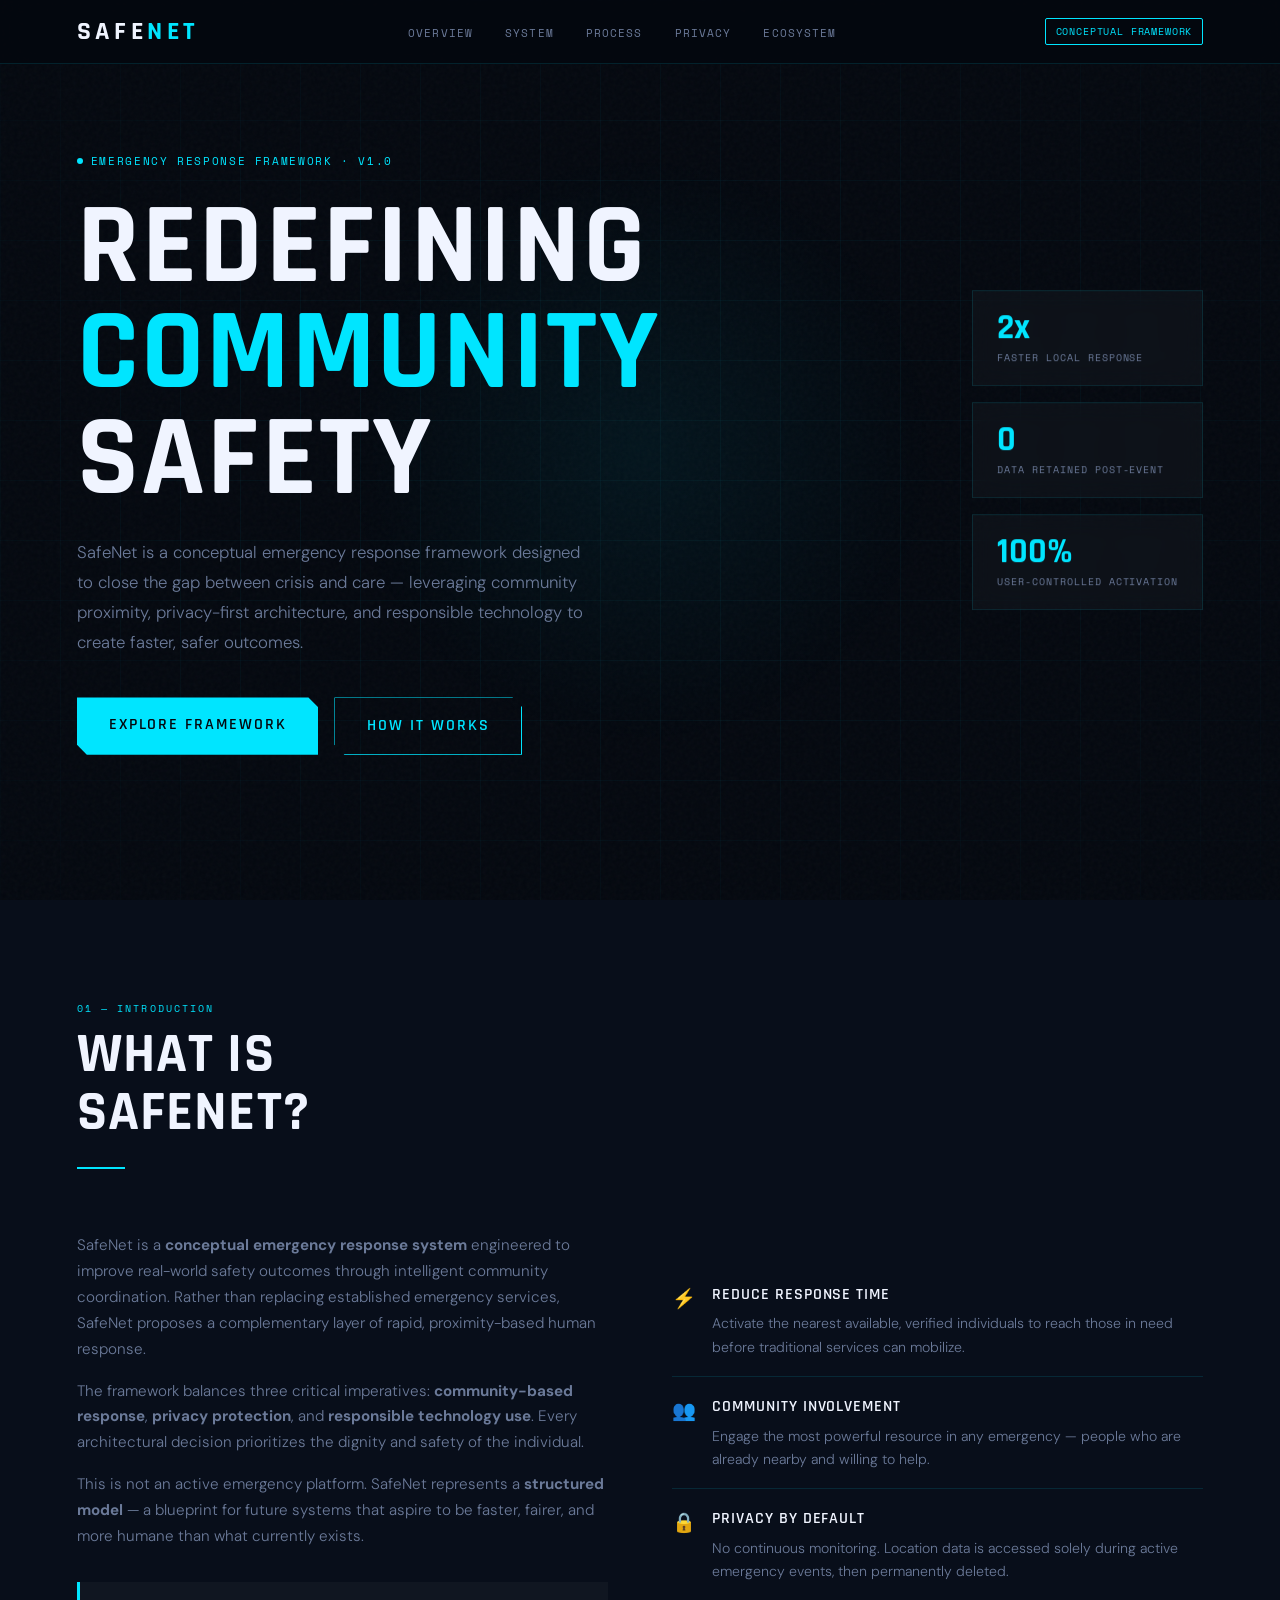
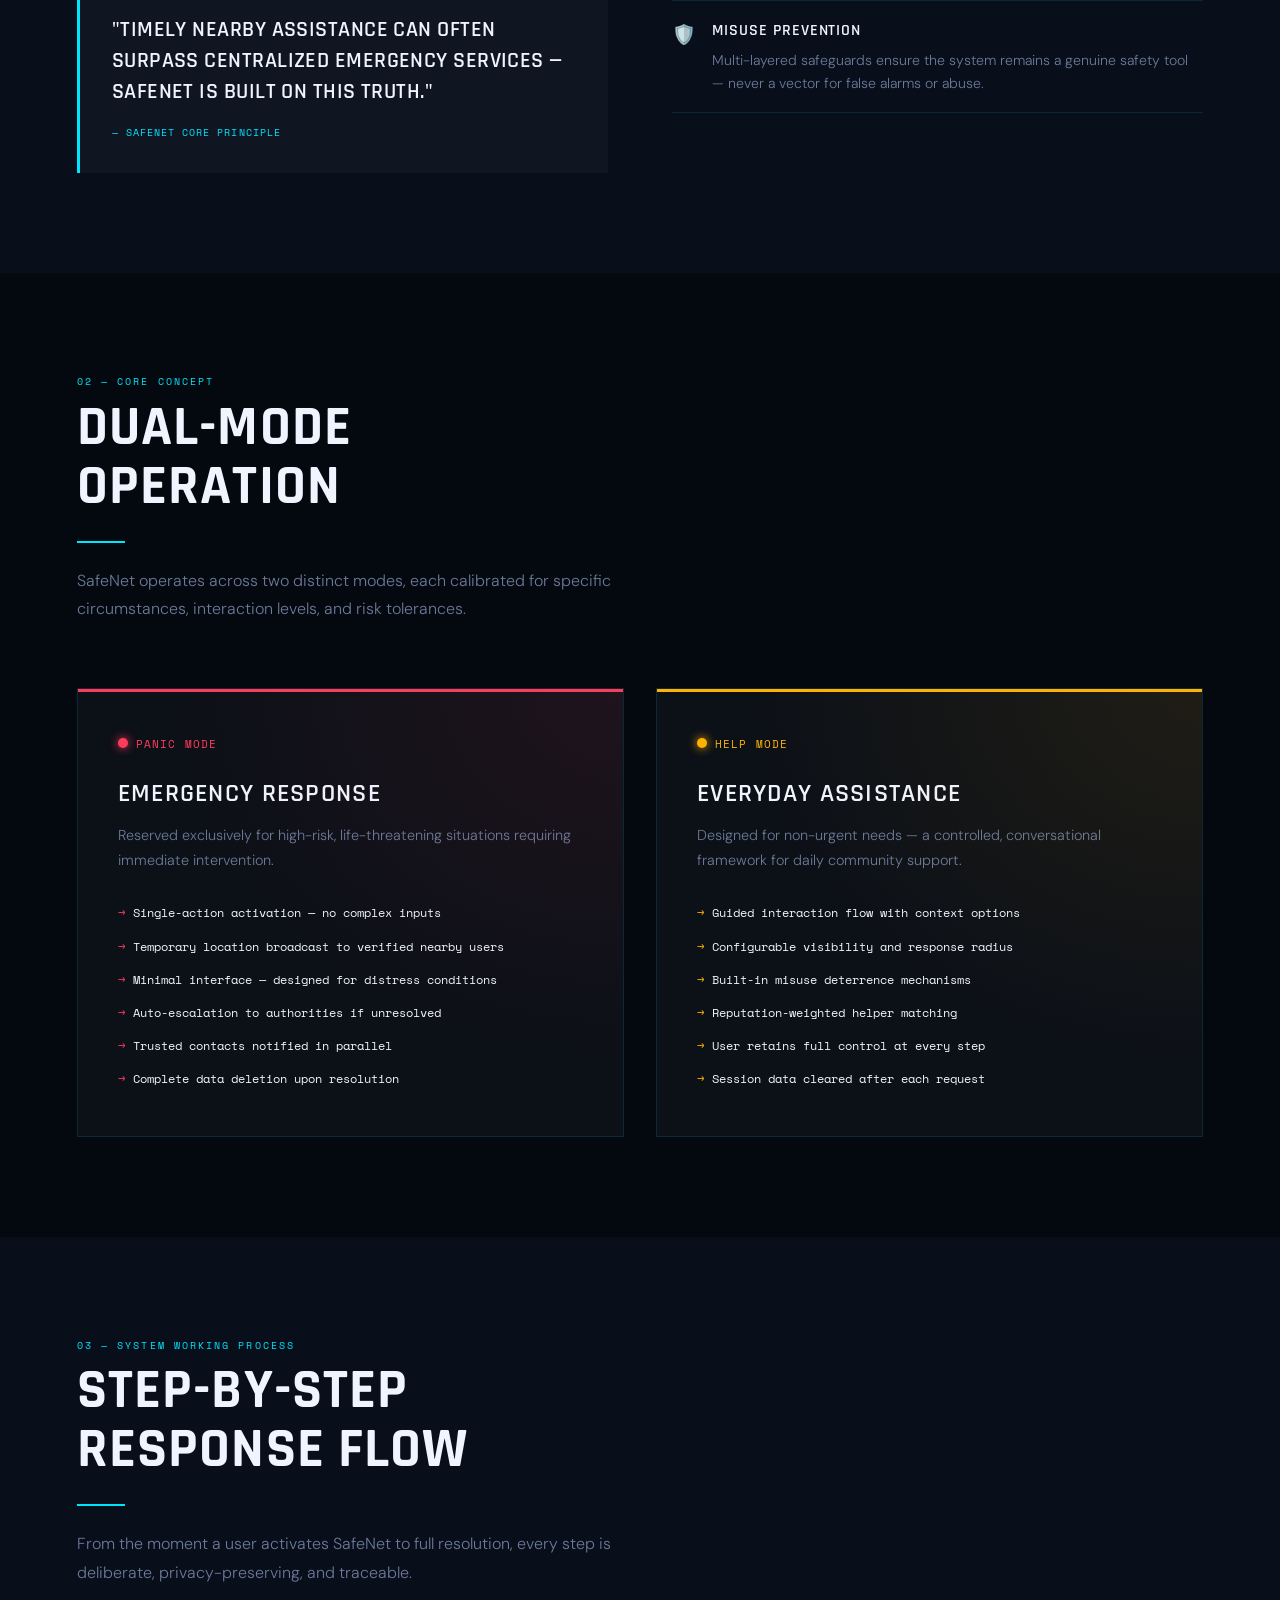
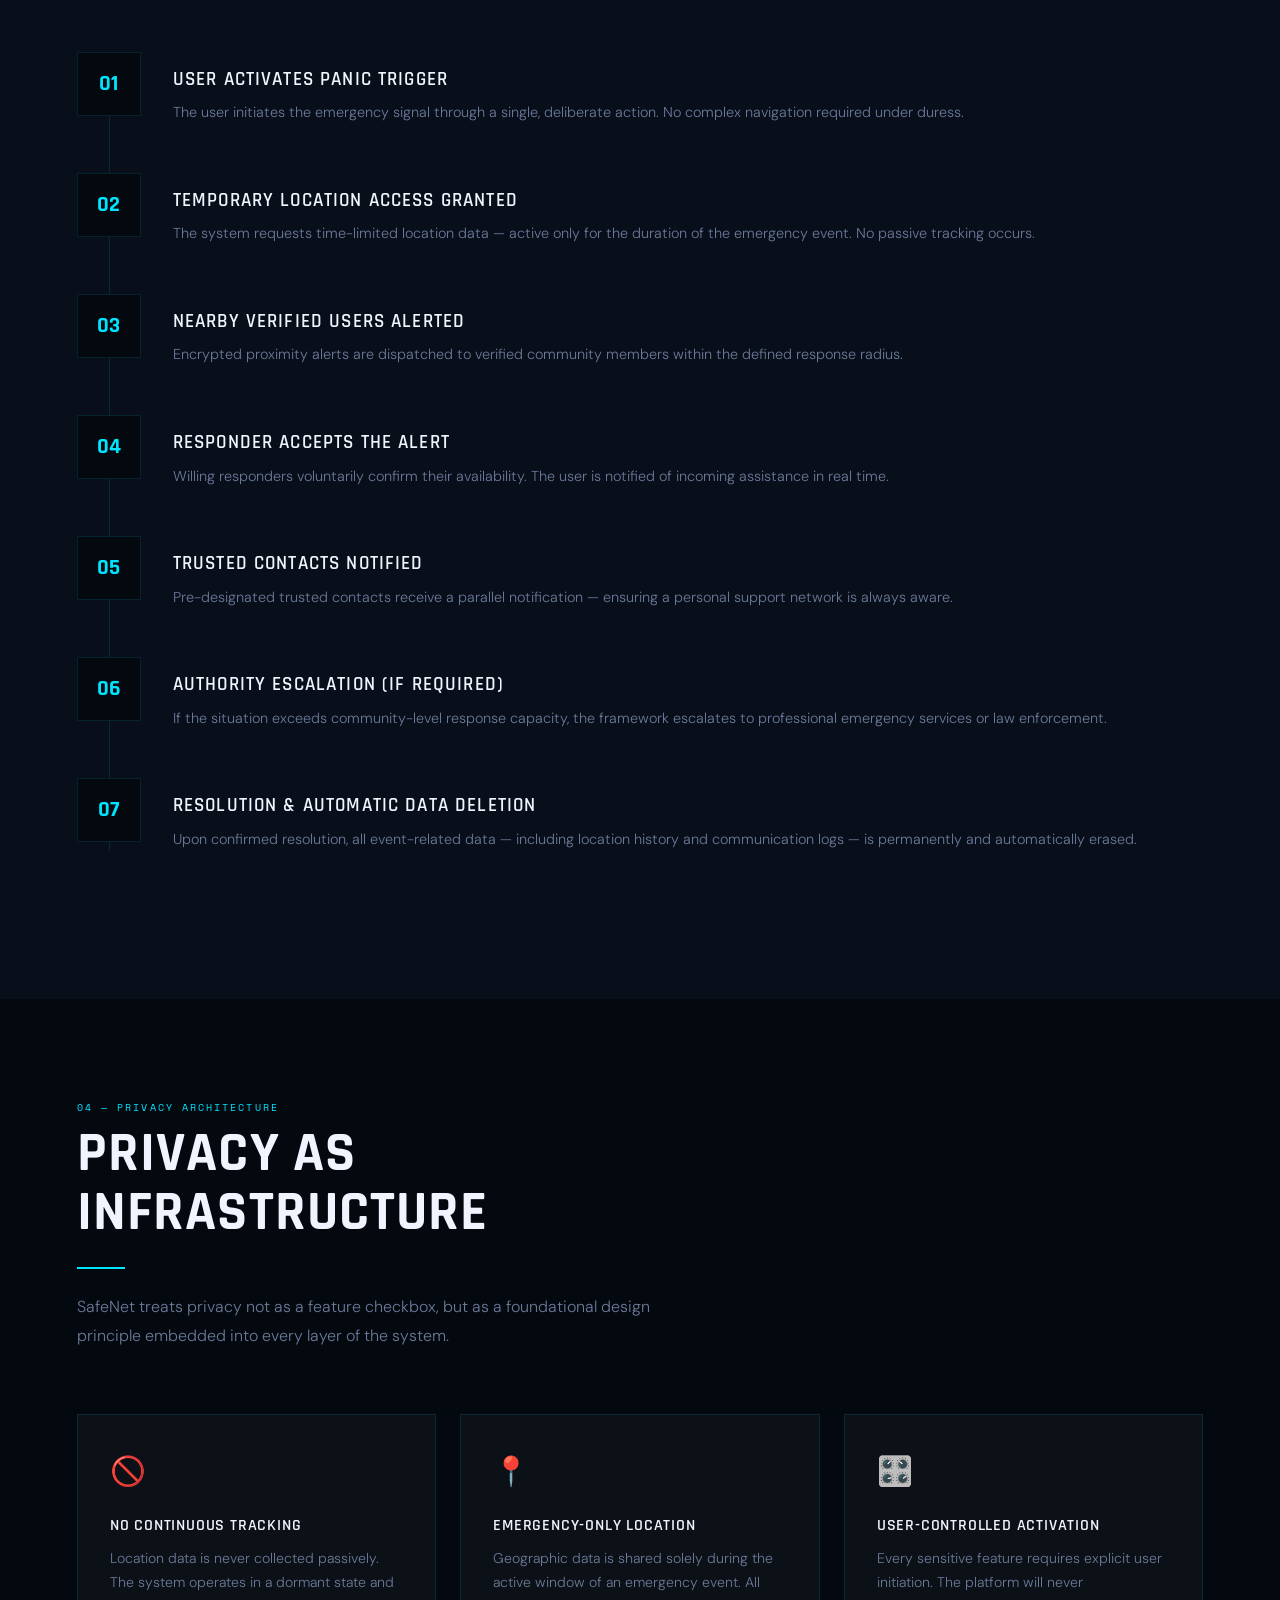
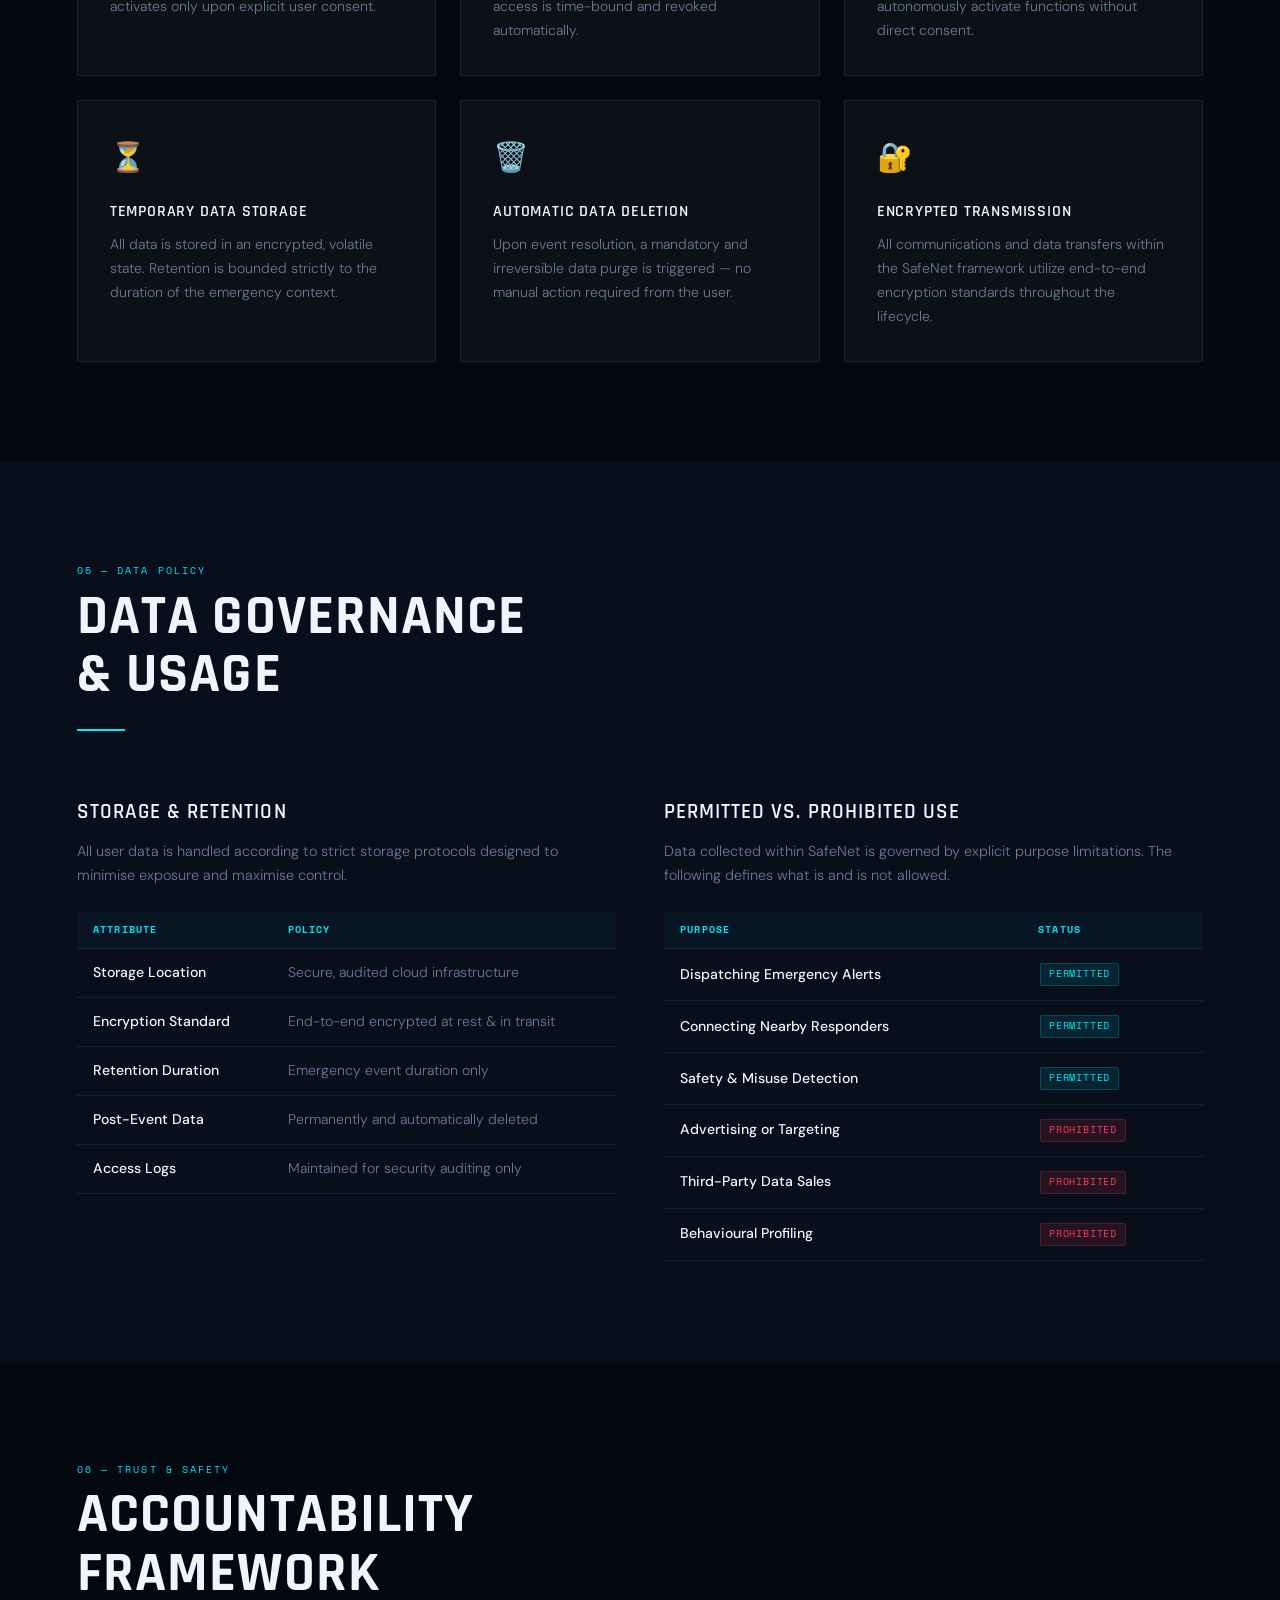
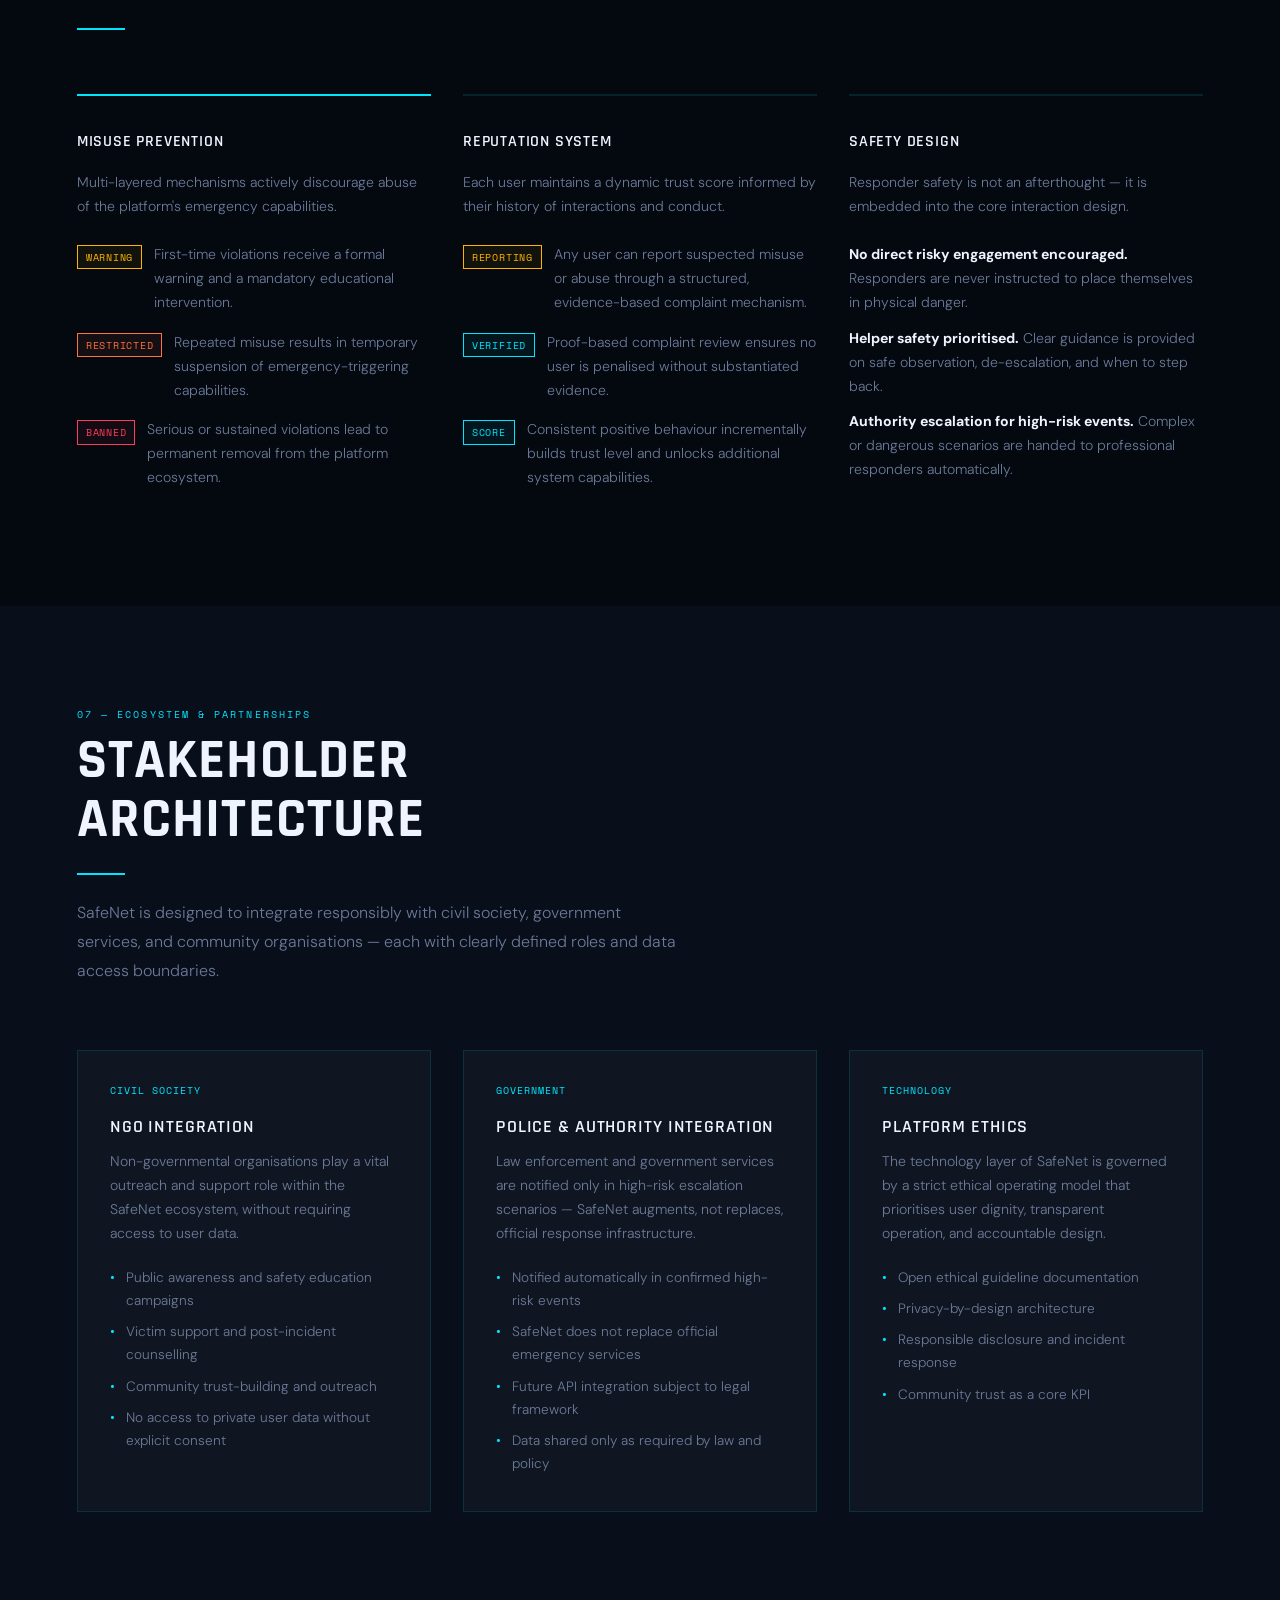
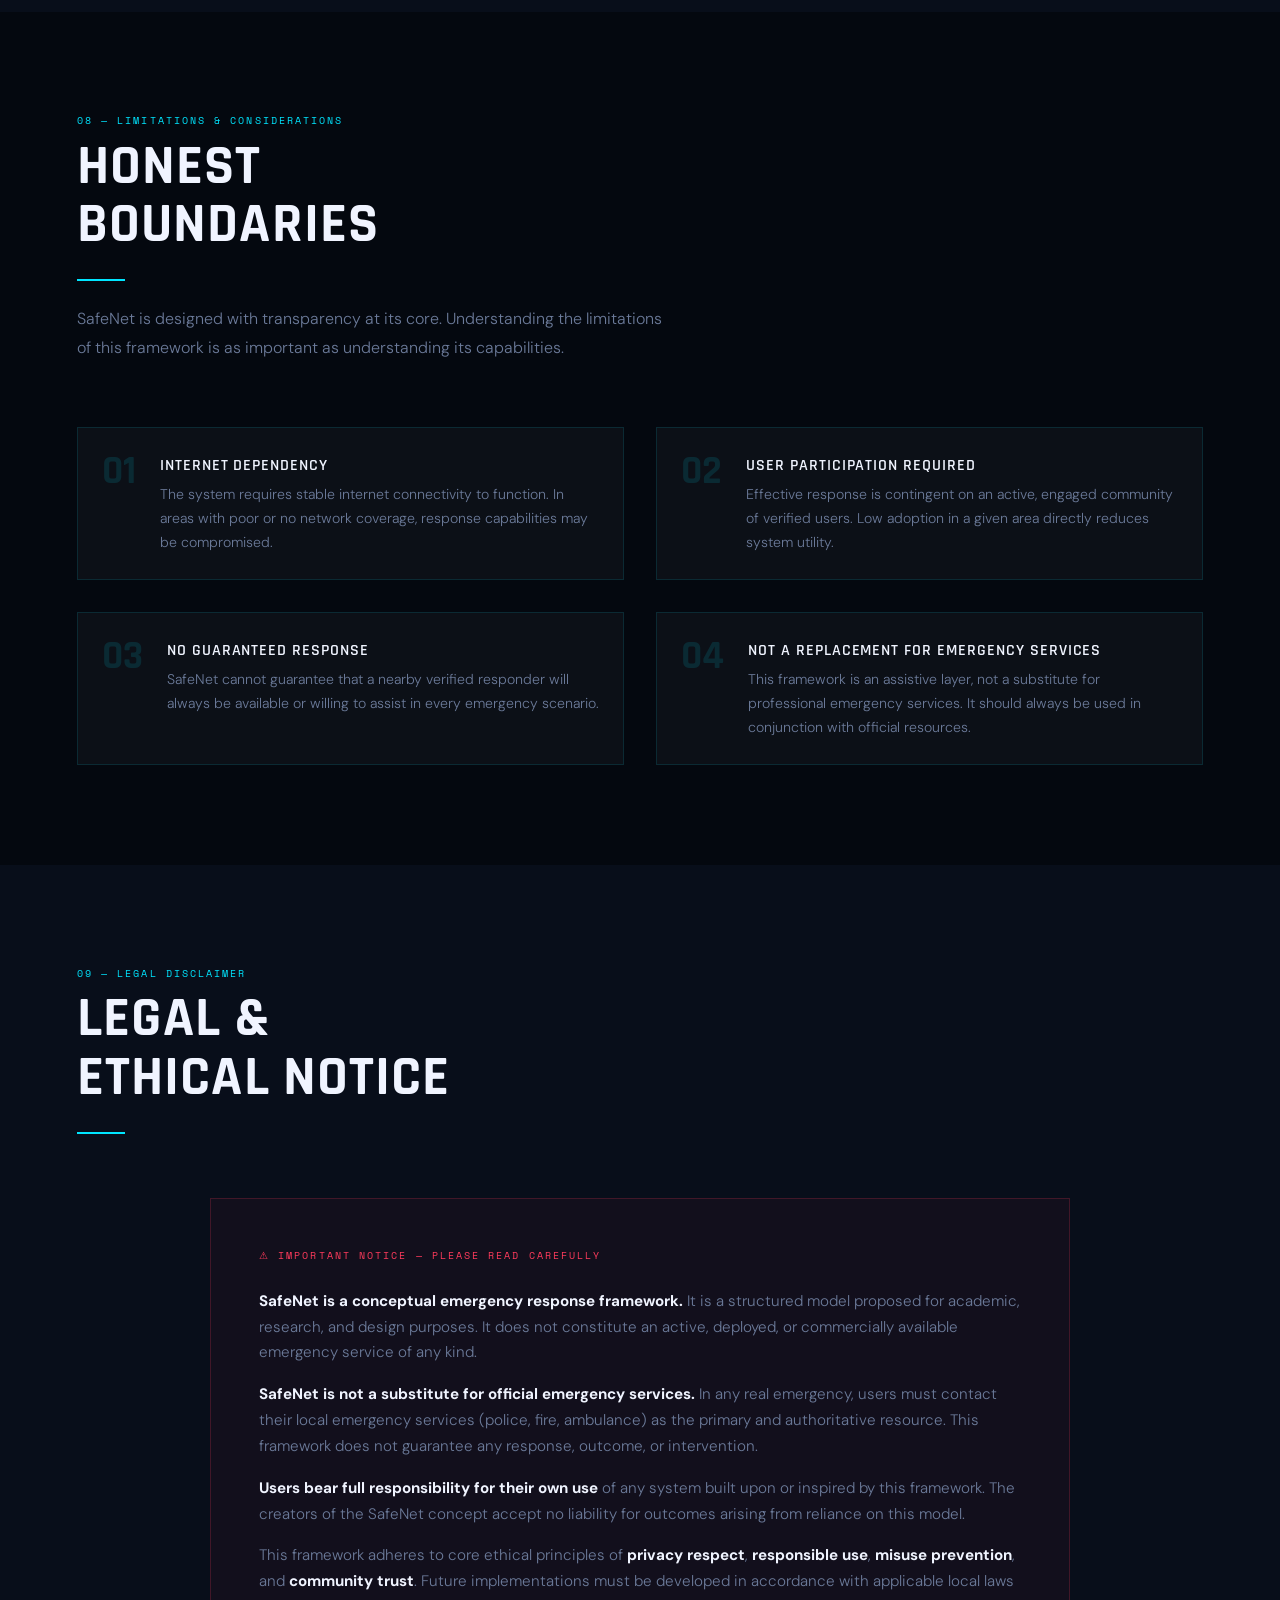
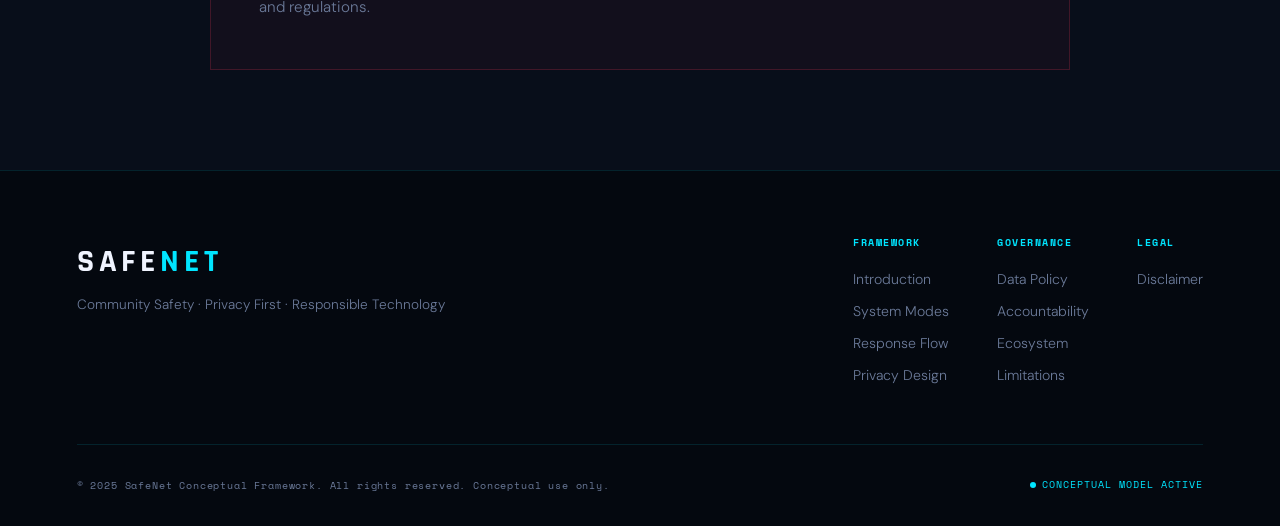
==== safenet.html @ ca5fc08d "Add files via upload" ====
<!DOCTYPE html>
<html lang="en">
<head>
  <meta charset="UTF-8" />
  <meta name="viewport" content="width=device-width, initial-scale=1.0"/>
  <title>SAFENET — Emergency Response Framework</title>
  <link rel="preconnect" href="https://fonts.googleapis.com">
  <link href="https://fonts.googleapis.com/css2?family=Rajdhani:wght@300;400;500;600;700&family=DM+Sans:ital,opsz,wght@0,9..40,300;0,9..40,400;0,9..40,500;1,9..40,300&family=Space+Mono:wght@400;700&display=swap" rel="stylesheet">
  <style>
    :root {
      --bg-deep:    #04080f;
      --bg-mid:     #080e1a;
      --bg-card:    rgba(255,255,255,0.03);
      --cyan:       #00e5ff;
      --cyan-dim:   #00b8d9;
      --red:        #ff3b5c;
      --amber:      #ffb300;
      --white:      #f0f4ff;
      --muted:      #6b7a99;
      --border:     rgba(0,229,255,0.12);
      --font-head:  'Rajdhani', sans-serif;
      --font-body:  'DM Sans', sans-serif;
      --font-mono:  'Space Mono', monospace;
    }

    *, *::before, *::after { box-sizing: border-box; margin: 0; padding: 0; }

    html { scroll-behavior: smooth; font-size: 16px; }

    body {
      background: var(--bg-deep);
      color: var(--white);
      font-family: var(--font-body);
      font-weight: 300;
      line-height: 1.7;
      overflow-x: hidden;
    }

    /* ── SCROLLBAR ── */
    ::-webkit-scrollbar { width: 4px; }
    ::-webkit-scrollbar-track { background: var(--bg-deep); }
    ::-webkit-scrollbar-thumb { background: var(--cyan-dim); border-radius: 2px; }

    /* ── NOISE OVERLAY ── */
    body::before {
      content: '';
      position: fixed; inset: 0; z-index: 0;
      background-image: url("data:image/svg+xml,%3Csvg viewBox='0 0 256 256' xmlns='http://www.w3.org/2000/svg'%3E%3Cfilter id='n'%3E%3CfeTurbulence type='fractalNoise' baseFrequency='0.9' numOctaves='4' stitchTiles='stitch'/%3E%3C/filter%3E%3Crect width='100%25' height='100%25' filter='url(%23n)' opacity='0.03'/%3E%3C/svg%3E");
      pointer-events: none;
    }

    /* ── NAV ── */
    nav {
      position: fixed; top: 0; left: 0; right: 0; z-index: 100;
      display: flex; align-items: center; justify-content: space-between;
      padding: 0 6vw;
      height: 64px;
      background: rgba(4,8,15,0.85);
      backdrop-filter: blur(16px);
      border-bottom: 1px solid var(--border);
    }
    .nav-logo {
      font-family: var(--font-head);
      font-size: 1.6rem;
      font-weight: 700;
      letter-spacing: 0.18em;
      color: var(--white);
    }
    .nav-logo span { color: var(--cyan); }
    .nav-links { display: flex; gap: 2rem; list-style: none; }
    .nav-links a {
      font-family: var(--font-mono);
      font-size: 0.7rem;
      letter-spacing: 0.1em;
      color: var(--muted);
      text-decoration: none;
      text-transform: uppercase;
      transition: color 0.25s;
    }
    .nav-links a:hover { color: var(--cyan); }
    .nav-badge {
      font-family: var(--font-mono);
      font-size: 0.65rem;
      letter-spacing: 0.08em;
      color: var(--cyan);
      border: 1px solid var(--cyan);
      padding: 4px 10px;
      border-radius: 2px;
      text-transform: uppercase;
    }

    /* ── HERO ── */
    #hero {
      position: relative;
      min-height: 100vh;
      display: flex; align-items: center;
      padding: 0 6vw;
      overflow: hidden;
    }
    .hero-grid {
      position: absolute; inset: 0;
      background-image:
        linear-gradient(rgba(0,229,255,0.04) 1px, transparent 1px),
        linear-gradient(90deg, rgba(0,229,255,0.04) 1px, transparent 1px);
      background-size: 60px 60px;
      mask-image: radial-gradient(ellipse 80% 80% at 50% 50%, black 40%, transparent 100%);
    }
    .hero-glow {
      position: absolute;
      width: 600px; height: 600px;
      border-radius: 50%;
      background: radial-gradient(circle, rgba(0,229,255,0.06) 0%, transparent 70%);
      top: 50%; left: 50%;
      transform: translate(-50%, -50%);
      animation: pulse-glow 4s ease-in-out infinite;
    }
    @keyframes pulse-glow {
      0%, 100% { transform: translate(-50%,-50%) scale(1); opacity: 0.6; }
      50% { transform: translate(-50%,-50%) scale(1.1); opacity: 1; }
    }
    .hero-content {
      position: relative; z-index: 1;
      max-width: 760px;
    }
    .hero-tag {
      display: inline-flex; align-items: center; gap: 8px;
      font-family: var(--font-mono);
      font-size: 0.68rem;
      letter-spacing: 0.15em;
      color: var(--cyan);
      text-transform: uppercase;
      margin-bottom: 1.5rem;
      opacity: 0;
      animation: fade-up 0.8s 0.2s forwards;
    }
    .hero-tag::before {
      content: '';
      display: inline-block; width: 6px; height: 6px;
      border-radius: 50%; background: var(--cyan);
      animation: blink 1.2s infinite;
    }
    @keyframes blink { 0%, 100% { opacity: 1; } 50% { opacity: 0.2; } }

    h1 {
      font-family: var(--font-head);
      font-size: clamp(3.5rem, 9vw, 7.5rem);
      font-weight: 700;
      line-height: 0.92;
      letter-spacing: 0.02em;
      text-transform: uppercase;
      margin-bottom: 1.5rem;
      opacity: 0;
      animation: fade-up 0.8s 0.4s forwards;
    }
    h1 .accent { color: var(--cyan); display: block; }
    .hero-sub {
      font-size: 1.05rem;
      color: var(--muted);
      max-width: 520px;
      line-height: 1.8;
      margin-bottom: 2.5rem;
      opacity: 0;
      animation: fade-up 0.8s 0.6s forwards;
    }
    .hero-cta {
      display: flex; gap: 1rem; flex-wrap: wrap;
      opacity: 0;
      animation: fade-up 0.8s 0.8s forwards;
    }
    .btn-primary {
      font-family: var(--font-head);
      font-size: 1rem;
      font-weight: 600;
      letter-spacing: 0.12em;
      text-transform: uppercase;
      padding: 14px 32px;
      background: var(--cyan);
      color: var(--bg-deep);
      border: none; cursor: pointer;
      text-decoration: none;
      clip-path: polygon(0 0, calc(100% - 10px) 0, 100% 10px, 100% 100%, 10px 100%, 0 calc(100% - 10px));
      transition: all 0.2s;
    }
    .btn-primary:hover { background: #fff; }
    .btn-outline {
      font-family: var(--font-head);
      font-size: 1rem;
      font-weight: 600;
      letter-spacing: 0.12em;
      text-transform: uppercase;
      padding: 14px 32px;
      background: transparent;
      color: var(--cyan);
      border: 1px solid var(--cyan);
      cursor: pointer; text-decoration: none;
      clip-path: polygon(0 0, calc(100% - 10px) 0, 100% 10px, 100% 100%, 10px 100%, 0 calc(100% - 10px));
      transition: all 0.2s;
    }
    .btn-outline:hover { background: rgba(0,229,255,0.08); }

    .hero-right {
      position: absolute; right: 6vw; top: 50%;
      transform: translateY(-50%);
      display: flex; flex-direction: column; gap: 1rem;
      opacity: 0; animation: fade-left 0.8s 1s forwards;
    }
    .stat-card {
      background: var(--bg-card);
      border: 1px solid var(--border);
      padding: 1.2rem 1.5rem;
      min-width: 180px;
      backdrop-filter: blur(12px);
    }
    .stat-num {
      font-family: var(--font-head);
      font-size: 2.2rem;
      font-weight: 700;
      color: var(--cyan);
      line-height: 1;
    }
    .stat-label {
      font-family: var(--font-mono);
      font-size: 0.6rem;
      letter-spacing: 0.1em;
      color: var(--muted);
      text-transform: uppercase;
      margin-top: 4px;
    }

    @keyframes fade-up {
      from { opacity: 0; transform: translateY(24px); }
      to   { opacity: 1; transform: translateY(0); }
    }
    @keyframes fade-left {
      from { opacity: 0; transform: translate(24px, -50%); }
      to   { opacity: 1; transform: translate(0, -50%); }
    }

    /* ── SECTION BASE ── */
    section {
      position: relative; z-index: 1;
      padding: 100px 6vw;
    }
    .section-label {
      font-family: var(--font-mono);
      font-size: 0.65rem;
      letter-spacing: 0.2em;
      text-transform: uppercase;
      color: var(--cyan);
      margin-bottom: 0.5rem;
    }
    h2 {
      font-family: var(--font-head);
      font-size: clamp(2rem, 5vw, 3.5rem);
      font-weight: 700;
      line-height: 1.05;
      letter-spacing: 0.02em;
      text-transform: uppercase;
      margin-bottom: 1rem;
    }
    h3 {
      font-family: var(--font-head);
      font-size: 1.3rem;
      font-weight: 600;
      letter-spacing: 0.05em;
      text-transform: uppercase;
      margin-bottom: 0.5rem;
    }
    .lead {
      font-size: 1rem;
      color: var(--muted);
      max-width: 600px;
      line-height: 1.8;
    }
    .divider {
      width: 48px; height: 2px;
      background: var(--cyan);
      margin: 1.5rem 0;
    }

    /* ── ABOUT ── */
    #about { background: var(--bg-mid); }
    .about-grid {
      display: grid;
      grid-template-columns: 1fr 1fr;
      gap: 4rem;
      margin-top: 4rem;
      align-items: start;
    }
    .about-text p { color: var(--muted); margin-bottom: 1rem; font-size: 0.95rem; }
    .principle-list { margin-top: 2rem; }
    .principle-item {
      display: flex; gap: 1rem; align-items: flex-start;
      padding: 1rem 0;
      border-bottom: 1px solid var(--border);
    }
    .principle-icon {
      font-size: 1.2rem;
      flex-shrink: 0;
      margin-top: 2px;
    }
    .principle-item h4 {
      font-family: var(--font-head);
      font-size: 1rem;
      font-weight: 600;
      letter-spacing: 0.06em;
      text-transform: uppercase;
      color: var(--white);
      margin-bottom: 4px;
    }
    .principle-item p { color: var(--muted); font-size: 0.88rem; margin: 0; }

    .quote-box {
      background: var(--bg-card);
      border-left: 3px solid var(--cyan);
      padding: 2rem;
      margin-top: 2rem;
    }
    .quote-box blockquote {
      font-family: var(--font-head);
      font-size: 1.4rem;
      font-weight: 600;
      line-height: 1.4;
      letter-spacing: 0.02em;
      color: var(--white);
      text-transform: uppercase;
    }
    .quote-box cite {
      display: block;
      margin-top: 1rem;
      font-family: var(--font-mono);
      font-size: 0.65rem;
      letter-spacing: 0.1em;
      color: var(--cyan);
      text-transform: uppercase;
      font-style: normal;
    }

    /* ── MODES ── */
    #modes {
      background: var(--bg-deep);
    }
    .modes-grid {
      display: grid;
      grid-template-columns: 1fr 1fr;
      gap: 2rem;
      margin-top: 4rem;
    }
    .mode-card {
      position: relative;
      background: var(--bg-card);
      border: 1px solid var(--border);
      padding: 2.5rem;
      overflow: hidden;
      transition: border-color 0.3s, transform 0.3s;
    }
    .mode-card:hover { border-color: currentColor; transform: translateY(-4px); }
    .mode-card.panic { --c: var(--red); }
    .mode-card.help  { --c: var(--amber); }
    .mode-card::before {
      content: '';
      position: absolute; top: 0; left: 0; right: 0;
      height: 3px;
      background: var(--c);
    }
    .mode-card::after {
      content: '';
      position: absolute; inset: 0;
      background: radial-gradient(ellipse at 100% 0%, color-mix(in srgb, var(--c) 8%, transparent) 0%, transparent 60%);
      pointer-events: none;
    }
    .mode-dot {
      display: inline-flex; align-items: center; gap: 8px;
      font-family: var(--font-mono);
      font-size: 0.7rem;
      letter-spacing: 0.1em;
      text-transform: uppercase;
      color: var(--c);
      margin-bottom: 1.2rem;
    }
    .mode-dot::before {
      content: '';
      width: 10px; height: 10px; border-radius: 50%;
      background: var(--c);
      box-shadow: 0 0 10px var(--c);
    }
    .mode-card h3 { color: var(--white); font-size: 1.6rem; }
    .mode-card p { color: var(--muted); font-size: 0.9rem; margin-top: 0.5rem; }
    .mode-features { list-style: none; margin-top: 1.5rem; }
    .mode-features li {
      display: flex; align-items: center; gap: 8px;
      font-size: 0.9rem; color: var(--white);
      padding: 6px 0;
      font-family: var(--font-mono);
      font-size: 0.78rem;
    }
    .mode-features li::before {
      content: '→';
      color: var(--c);
      flex-shrink: 0;
    }

    /* ── PROCESS ── */
    #process { background: var(--bg-mid); }
    .timeline {
      margin-top: 4rem;
      position: relative;
    }
    .timeline::before {
      content: '';
      position: absolute; left: 32px; top: 0; bottom: 0;
      width: 1px; background: var(--border);
    }
    .step {
      display: flex; gap: 2rem;
      margin-bottom: 3rem;
      opacity: 0;
      transform: translateX(-20px);
      transition: opacity 0.5s, transform 0.5s;
    }
    .step.visible { opacity: 1; transform: translateX(0); }
    .step-num {
      flex-shrink: 0;
      width: 64px; height: 64px;
      border: 1px solid var(--border);
      display: flex; align-items: center; justify-content: center;
      font-family: var(--font-head);
      font-size: 1.4rem;
      font-weight: 700;
      color: var(--cyan);
      background: var(--bg-deep);
      position: relative; z-index: 1;
    }
    .step-content { flex: 1; padding-top: 12px; }
    .step-content h4 {
      font-family: var(--font-head);
      font-size: 1.2rem;
      font-weight: 600;
      letter-spacing: 0.06em;
      text-transform: uppercase;
      color: var(--white);
      margin-bottom: 4px;
    }
    .step-content p { color: var(--muted); font-size: 0.9rem; }

    /* ── PRIVACY ── */
    #privacy { background: var(--bg-deep); }
    .privacy-grid {
      display: grid;
      grid-template-columns: repeat(3, 1fr);
      gap: 1.5rem;
      margin-top: 4rem;
    }
    .priv-card {
      background: var(--bg-card);
      border: 1px solid var(--border);
      padding: 2rem;
      transition: border-color 0.3s, background 0.3s;
    }
    .priv-card:hover {
      border-color: rgba(0,229,255,0.3);
      background: rgba(0,229,255,0.03);
    }
    .priv-icon {
      font-size: 1.8rem; margin-bottom: 1rem;
    }
    .priv-card h3 { font-size: 1rem; margin-bottom: 0.5rem; }
    .priv-card p { color: var(--muted); font-size: 0.88rem; line-height: 1.7; }

    /* ── DATA POLICY ── */
    #data { background: var(--bg-mid); }
    .data-grid {
      display: grid;
      grid-template-columns: 1fr 1fr;
      gap: 3rem;
      margin-top: 4rem;
      align-items: start;
    }
    .data-table {
      width: 100%;
      border-collapse: collapse;
      font-size: 0.88rem;
    }
    .data-table th {
      font-family: var(--font-mono);
      font-size: 0.62rem;
      letter-spacing: 0.12em;
      text-transform: uppercase;
      color: var(--cyan);
      padding: 10px 16px;
      text-align: left;
      background: rgba(0,229,255,0.04);
      border-bottom: 1px solid var(--border);
    }
    .data-table td {
      padding: 12px 16px;
      border-bottom: 1px solid var(--border);
      color: var(--muted);
    }
    .data-table td:first-child { color: var(--white); font-weight: 500; }
    .tag {
      display: inline-block;
      font-family: var(--font-mono);
      font-size: 0.62rem;
      letter-spacing: 0.08em;
      text-transform: uppercase;
      padding: 2px 8px;
      border-radius: 2px;
      margin: 2px;
    }
    .tag-no  { background: rgba(255,59,92,0.12); color: var(--red); border: 1px solid rgba(255,59,92,0.2); }
    .tag-yes { background: rgba(0,229,255,0.1);  color: var(--cyan); border: 1px solid rgba(0,229,255,0.2); }

    /* ── TRUST ── */
    #trust { background: var(--bg-deep); }
    .trust-columns {
      display: grid;
      grid-template-columns: 1fr 1fr 1fr;
      gap: 2rem;
      margin-top: 4rem;
    }
    .trust-block {
      border-top: 2px solid var(--border);
      padding-top: 2rem;
    }
    .trust-block.highlight { border-color: var(--cyan); }
    .trust-block h3 { font-size: 1rem; margin-bottom: 1rem; }
    .penalty-item {
      display: flex; align-items: flex-start; gap: 12px;
      margin-bottom: 1rem;
    }
    .penalty-badge {
      font-family: var(--font-mono);
      font-size: 0.6rem;
      letter-spacing: 0.08em;
      text-transform: uppercase;
      padding: 3px 8px;
      flex-shrink: 0;
      margin-top: 2px;
    }
    .pb-warn   { border: 1px solid var(--amber); color: var(--amber); background: rgba(255,179,0,0.06); }
    .pb-limit  { border: 1px solid #ff7043; color: #ff7043; background: rgba(255,112,67,0.06); }
    .pb-ban    { border: 1px solid var(--red); color: var(--red); background: rgba(255,59,92,0.06); }
    .penalty-item p { color: var(--muted); font-size: 0.88rem; }

    /* ── ECOSYSTEM ── */
    #ecosystem { background: var(--bg-mid); }
    .eco-grid {
      display: grid;
      grid-template-columns: repeat(3, 1fr);
      gap: 2rem;
      margin-top: 4rem;
    }
    .eco-card {
      background: var(--bg-card);
      border: 1px solid var(--border);
      padding: 2rem;
    }
    .eco-card .eco-org {
      font-family: var(--font-mono);
      font-size: 0.62rem;
      letter-spacing: 0.1em;
      color: var(--cyan);
      text-transform: uppercase;
      margin-bottom: 0.8rem;
    }
    .eco-card h3 { font-size: 1.1rem; margin-bottom: 0.5rem; }
    .eco-card p { color: var(--muted); font-size: 0.88rem; line-height: 1.7; }
    .eco-card .role-list {
      margin-top: 1rem;
      list-style: none;
    }
    .eco-card .role-list li {
      font-size: 0.85rem;
      color: var(--muted);
      padding: 4px 0;
      padding-left: 16px;
      position: relative;
    }
    .eco-card .role-list li::before {
      content: '•';
      position: absolute; left: 0;
      color: var(--cyan);
    }

    /* ── LIMITATIONS ── */
    #limitations { background: var(--bg-deep); }
    .lim-grid {
      display: grid;
      grid-template-columns: 1fr 1fr;
      gap: 2rem;
      margin-top: 4rem;
    }
    .lim-item {
      display: flex; gap: 1.5rem; align-items: flex-start;
      background: var(--bg-card);
      border: 1px solid var(--border);
      padding: 1.5rem;
    }
    .lim-num {
      font-family: var(--font-head);
      font-size: 2.5rem;
      font-weight: 700;
      color: rgba(0,229,255,0.12);
      line-height: 1;
      flex-shrink: 0;
    }
    .lim-item h4 {
      font-family: var(--font-head);
      font-size: 1rem;
      font-weight: 600;
      text-transform: uppercase;
      letter-spacing: 0.06em;
      color: var(--white);
      margin-bottom: 4px;
    }
    .lim-item p { color: var(--muted); font-size: 0.88rem; }

    /* ── DISCLAIMER ── */
    #disclaimer {
      background: var(--bg-mid);
    }
    .disclaimer-box {
      max-width: 860px; margin: 4rem auto 0;
      background: rgba(255,59,92,0.04);
      border: 1px solid rgba(255,59,92,0.2);
      padding: 3rem;
    }
    .disclaimer-box .dis-label {
      font-family: var(--font-mono);
      font-size: 0.65rem;
      letter-spacing: 0.2em;
      color: var(--red);
      text-transform: uppercase;
      margin-bottom: 1.5rem;
    }
    .disclaimer-box p { color: var(--muted); font-size: 0.95rem; margin-bottom: 1rem; }
    .disclaimer-box p:last-child { margin-bottom: 0; }
    .disclaimer-box strong { color: var(--white); }

    /* ── FOOTER ── */
    footer {
      position: relative; z-index: 1;
      padding: 4rem 6vw 2rem;
      background: var(--bg-deep);
      border-top: 1px solid var(--border);
    }
    .footer-top {
      display: flex; justify-content: space-between; align-items: flex-start;
      margin-bottom: 3rem;
    }
    .footer-brand {
      font-family: var(--font-head);
      font-size: 2rem;
      font-weight: 700;
      letter-spacing: 0.15em;
      text-transform: uppercase;
    }
    .footer-brand span { color: var(--cyan); }
    .footer-tagline { color: var(--muted); font-size: 0.85rem; margin-top: 4px; }
    .footer-links {
      display: flex; gap: 3rem;
    }
    .footer-col h5 {
      font-family: var(--font-mono);
      font-size: 0.62rem;
      letter-spacing: 0.15em;
      text-transform: uppercase;
      color: var(--cyan);
      margin-bottom: 1rem;
    }
    .footer-col a {
      display: block;
      color: var(--muted);
      text-decoration: none;
      font-size: 0.88rem;
      margin-bottom: 0.5rem;
      transition: color 0.2s;
    }
    .footer-col a:hover { color: var(--white); }
    .footer-bottom {
      display: flex; justify-content: space-between; align-items: center;
      padding-top: 2rem;
      border-top: 1px solid var(--border);
    }
    .footer-bottom p {
      font-family: var(--font-mono);
      font-size: 0.65rem;
      letter-spacing: 0.08em;
      color: var(--muted);
    }
    .footer-status {
      display: flex; align-items: center; gap: 6px;
      font-family: var(--font-mono);
      font-size: 0.62rem;
      letter-spacing: 0.1em;
      color: var(--cyan);
      text-transform: uppercase;
    }
    .footer-status::before {
      content: '';
      width: 6px; height: 6px;
      border-radius: 50%; background: var(--cyan);
      animation: blink 1.5s infinite;
    }

    /* ── RESPONSIVE ── */
    @media (max-width: 900px) {
      .about-grid, .modes-grid, .data-grid, .trust-columns, .eco-grid,
      .lim-grid, .privacy-grid { grid-template-columns: 1fr; }
      .hero-right { display: none; }
      .footer-top { flex-direction: column; gap: 2rem; }
      .footer-links { flex-wrap: wrap; gap: 2rem; }
      nav { padding: 0 4vw; }
      .nav-links { display: none; }
      section { padding: 60px 4vw; }
    }

    /* ── REVEAL ANIMATION ── */
    .reveal {
      opacity: 0;
      transform: translateY(30px);
      transition: opacity 0.6s ease, transform 0.6s ease;
    }
    .reveal.visible {
      opacity: 1;
      transform: translateY(0);
    }
  </style>
</head>
<body>

<!-- ── NAV ── -->
<nav>
  <div class="nav-logo">SAFE<span>NET</span></div>
  <ul class="nav-links">
    <li><a href="#about">Overview</a></li>
    <li><a href="#modes">System</a></li>
    <li><a href="#process">Process</a></li>
    <li><a href="#privacy">Privacy</a></li>
    <li><a href="#ecosystem">Ecosystem</a></li>
  </ul>
  <div class="nav-badge">Conceptual Framework</div>
</nav>

<!-- ── HERO ── -->
<section id="hero">
  <div class="hero-grid"></div>
  <div class="hero-glow"></div>
  <div class="hero-content">
    <div class="hero-tag">Emergency Response Framework · v1.0</div>
    <h1>
      Redefining
      <span class="accent">Community</span>
      Safety
    </h1>
    <p class="hero-sub">
      SafeNet is a conceptual emergency response framework designed to close the gap between 
      crisis and care — leveraging community proximity, privacy-first architecture, and 
      responsible technology to create faster, safer outcomes.
    </p>
    <div class="hero-cta">
      <a href="#about" class="btn-primary">Explore Framework</a>
      <a href="#process" class="btn-outline">How It Works</a>
    </div>
  </div>
  <div class="hero-right">
    <div class="stat-card">
      <div class="stat-num">2x</div>
      <div class="stat-label">Faster Local Response</div>
    </div>
    <div class="stat-card">
      <div class="stat-num">0</div>
      <div class="stat-label">Data Retained Post-Event</div>
    </div>
    <div class="stat-card">
      <div class="stat-num">100%</div>
      <div class="stat-label">User-Controlled Activation</div>
    </div>
  </div>
</section>

<!-- ── ABOUT ── -->
<section id="about">
  <div class="section-label">01 — Introduction</div>
  <h2>What Is<br>SafeNet?</h2>
  <div class="divider"></div>
  <div class="about-grid">
    <div class="about-text reveal">
      <p>
        SafeNet is a <strong>conceptual emergency response system</strong> engineered to improve 
        real-world safety outcomes through intelligent community coordination. Rather than 
        replacing established emergency services, SafeNet proposes a complementary layer 
        of rapid, proximity-based human response.
      </p>
      <p>
        The framework balances three critical imperatives: <strong>community-based response</strong>, 
        <strong>privacy protection</strong>, and <strong>responsible technology use</strong>. 
        Every architectural decision prioritizes the dignity and safety of the individual.
      </p>
      <p>
        This is not an active emergency platform. SafeNet represents a <strong>structured model</strong> — 
        a blueprint for future systems that aspire to be faster, fairer, and more humane 
        than what currently exists.
      </p>

      <div class="quote-box">
        <blockquote>
          "Timely nearby assistance can often surpass centralized emergency services — 
          SafeNet is built on this truth."
        </blockquote>
        <cite>— SafeNet Core Principle</cite>
      </div>
    </div>

    <div class="reveal">
      <div class="principle-list">
        <div class="principle-item">
          <div class="principle-icon">⚡</div>
          <div>
            <h4>Reduce Response Time</h4>
            <p>Activate the nearest available, verified individuals to reach those in need before traditional services can mobilize.</p>
          </div>
        </div>
        <div class="principle-item">
          <div class="principle-icon">👥</div>
          <div>
            <h4>Community Involvement</h4>
            <p>Engage the most powerful resource in any emergency — people who are already nearby and willing to help.</p>
          </div>
        </div>
        <div class="principle-item">
          <div class="principle-icon">🔒</div>
          <div>
            <h4>Privacy by Default</h4>
            <p>No continuous monitoring. Location data is accessed solely during active emergency events, then permanently deleted.</p>
          </div>
        </div>
        <div class="principle-item">
          <div class="principle-icon">🛡️</div>
          <div>
            <h4>Misuse Prevention</h4>
            <p>Multi-layered safeguards ensure the system remains a genuine safety tool — never a vector for false alarms or abuse.</p>
          </div>
        </div>
      </div>
    </div>
  </div>
</section>

<!-- ── MODES ── -->
<section id="modes">
  <div class="section-label">02 — Core Concept</div>
  <h2>Dual-Mode<br>Operation</h2>
  <div class="divider"></div>
  <p class="lead">SafeNet operates across two distinct modes, each calibrated for specific circumstances, interaction levels, and risk tolerances.</p>
  <div class="modes-grid reveal">
    <div class="mode-card panic">
      <div class="mode-dot">Panic Mode</div>
      <h3>Emergency Response</h3>
      <p>Reserved exclusively for high-risk, life-threatening situations requiring immediate intervention.</p>
      <ul class="mode-features">
        <li>Single-action activation — no complex inputs</li>
        <li>Temporary location broadcast to verified nearby users</li>
        <li>Minimal interface — designed for distress conditions</li>
        <li>Auto-escalation to authorities if unresolved</li>
        <li>Trusted contacts notified in parallel</li>
        <li>Complete data deletion upon resolution</li>
      </ul>
    </div>
    <div class="mode-card help">
      <div class="mode-dot">Help Mode</div>
      <h3>Everyday Assistance</h3>
      <p>Designed for non-urgent needs — a controlled, conversational framework for daily community support.</p>
      <ul class="mode-features">
        <li>Guided interaction flow with context options</li>
        <li>Configurable visibility and response radius</li>
        <li>Built-in misuse deterrence mechanisms</li>
        <li>Reputation-weighted helper matching</li>
        <li>User retains full control at every step</li>
        <li>Session data cleared after each request</li>
      </ul>
    </div>
  </div>
</section>

<!-- ── PROCESS ── -->
<section id="process">
  <div class="section-label">03 — System Working Process</div>
  <h2>Step-by-Step<br>Response Flow</h2>
  <div class="divider"></div>
  <p class="lead">From the moment a user activates SafeNet to full resolution, every step is deliberate, privacy-preserving, and traceable.</p>
  <div class="timeline">
    <div class="step">
      <div class="step-num">01</div>
      <div class="step-content">
        <h4>User Activates Panic Trigger</h4>
        <p>The user initiates the emergency signal through a single, deliberate action. No complex navigation required under duress.</p>
      </div>
    </div>
    <div class="step">
      <div class="step-num">02</div>
      <div class="step-content">
        <h4>Temporary Location Access Granted</h4>
        <p>The system requests time-limited location data — active only for the duration of the emergency event. No passive tracking occurs.</p>
      </div>
    </div>
    <div class="step">
      <div class="step-num">03</div>
      <div class="step-content">
        <h4>Nearby Verified Users Alerted</h4>
        <p>Encrypted proximity alerts are dispatched to verified community members within the defined response radius.</p>
      </div>
    </div>
    <div class="step">
      <div class="step-num">04</div>
      <div class="step-content">
        <h4>Responder Accepts the Alert</h4>
        <p>Willing responders voluntarily confirm their availability. The user is notified of incoming assistance in real time.</p>
      </div>
    </div>
    <div class="step">
      <div class="step-num">05</div>
      <div class="step-content">
        <h4>Trusted Contacts Notified</h4>
        <p>Pre-designated trusted contacts receive a parallel notification — ensuring a personal support network is always aware.</p>
      </div>
    </div>
    <div class="step">
      <div class="step-num">06</div>
      <div class="step-content">
        <h4>Authority Escalation (If Required)</h4>
        <p>If the situation exceeds community-level response capacity, the framework escalates to professional emergency services or law enforcement.</p>
      </div>
    </div>
    <div class="step">
      <div class="step-num">07</div>
      <div class="step-content">
        <h4>Resolution & Automatic Data Deletion</h4>
        <p>Upon confirmed resolution, all event-related data — including location history and communication logs — is permanently and automatically erased.</p>
      </div>
    </div>
  </div>
</section>

<!-- ── PRIVACY ── -->
<section id="privacy">
  <div class="section-label">04 — Privacy Architecture</div>
  <h2>Privacy as<br>Infrastructure</h2>
  <div class="divider"></div>
  <p class="lead">SafeNet treats privacy not as a feature checkbox, but as a foundational design principle embedded into every layer of the system.</p>
  <div class="privacy-grid reveal">
    <div class="priv-card">
      <div class="priv-icon">🚫</div>
      <h3>No Continuous Tracking</h3>
      <p>Location data is never collected passively. The system operates in a dormant state and activates only upon explicit user consent.</p>
    </div>
    <div class="priv-card">
      <div class="priv-icon">📍</div>
      <h3>Emergency-Only Location</h3>
      <p>Geographic data is shared solely during the active window of an emergency event. All access is time-bound and revoked automatically.</p>
    </div>
    <div class="priv-card">
      <div class="priv-icon">🎛️</div>
      <h3>User-Controlled Activation</h3>
      <p>Every sensitive feature requires explicit user initiation. The platform will never autonomously activate functions without direct consent.</p>
    </div>
    <div class="priv-card">
      <div class="priv-icon">⏳</div>
      <h3>Temporary Data Storage</h3>
      <p>All data is stored in an encrypted, volatile state. Retention is bounded strictly to the duration of the emergency context.</p>
    </div>
    <div class="priv-card">
      <div class="priv-icon">🗑️</div>
      <h3>Automatic Data Deletion</h3>
      <p>Upon event resolution, a mandatory and irreversible data purge is triggered — no manual action required from the user.</p>
    </div>
    <div class="priv-card">
      <div class="priv-icon">🔐</div>
      <h3>Encrypted Transmission</h3>
      <p>All communications and data transfers within the SafeNet framework utilize end-to-end encryption standards throughout the lifecycle.</p>
    </div>
  </div>
</section>

<!-- ── DATA POLICY ── -->
<section id="data">
  <div class="section-label">05 — Data Policy</div>
  <h2>Data Governance<br>& Usage</h2>
  <div class="divider"></div>
  <div class="data-grid">
    <div class="reveal">
      <h3>Storage & Retention</h3>
      <p style="color:var(--muted);font-size:0.9rem;margin-bottom:1.5rem;">All user data is handled according to strict storage protocols designed to minimise exposure and maximise control.</p>
      <table class="data-table">
        <thead>
          <tr>
            <th>Attribute</th>
            <th>Policy</th>
          </tr>
        </thead>
        <tbody>
          <tr>
            <td>Storage Location</td>
            <td>Secure, audited cloud infrastructure</td>
          </tr>
          <tr>
            <td>Encryption Standard</td>
            <td>End-to-end encrypted at rest & in transit</td>
          </tr>
          <tr>
            <td>Retention Duration</td>
            <td>Emergency event duration only</td>
          </tr>
          <tr>
            <td>Post-Event Data</td>
            <td>Permanently and automatically deleted</td>
          </tr>
          <tr>
            <td>Access Logs</td>
            <td>Maintained for security auditing only</td>
          </tr>
        </tbody>
      </table>
    </div>
    <div class="reveal">
      <h3>Permitted vs. Prohibited Use</h3>
      <p style="color:var(--muted);font-size:0.9rem;margin-bottom:1.5rem;">Data collected within SafeNet is governed by explicit purpose limitations. The following defines what is and is not allowed.</p>
      <table class="data-table">
        <thead>
          <tr>
            <th>Purpose</th>
            <th>Status</th>
          </tr>
        </thead>
        <tbody>
          <tr>
            <td>Dispatching Emergency Alerts</td>
            <td><span class="tag tag-yes">Permitted</span></td>
          </tr>
          <tr>
            <td>Connecting Nearby Responders</td>
            <td><span class="tag tag-yes">Permitted</span></td>
          </tr>
          <tr>
            <td>Safety & Misuse Detection</td>
            <td><span class="tag tag-yes">Permitted</span></td>
          </tr>
          <tr>
            <td>Advertising or Targeting</td>
            <td><span class="tag tag-no">Prohibited</span></td>
          </tr>
          <tr>
            <td>Third-Party Data Sales</td>
            <td><span class="tag tag-no">Prohibited</span></td>
          </tr>
          <tr>
            <td>Behavioural Profiling</td>
            <td><span class="tag tag-no">Prohibited</span></td>
          </tr>
        </tbody>
      </table>
    </div>
  </div>
</section>

<!-- ── TRUST ── -->
<section id="trust">
  <div class="section-label">06 — Trust & Safety</div>
  <h2>Accountability<br>Framework</h2>
  <div class="divider"></div>
  <div class="trust-columns reveal">
    <div class="trust-block highlight">
      <h3>Misuse Prevention</h3>
      <p style="color:var(--muted);font-size:0.88rem;margin-bottom:1.5rem;">Multi-layered mechanisms actively discourage abuse of the platform's emergency capabilities.</p>
      <div class="penalty-item">
        <span class="penalty-badge pb-warn">Warning</span>
        <p>First-time violations receive a formal warning and a mandatory educational intervention.</p>
      </div>
      <div class="penalty-item">
        <span class="penalty-badge pb-limit">Restricted</span>
        <p>Repeated misuse results in temporary suspension of emergency-triggering capabilities.</p>
      </div>
      <div class="penalty-item">
        <span class="penalty-badge pb-ban">Banned</span>
        <p>Serious or sustained violations lead to permanent removal from the platform ecosystem.</p>
      </div>
    </div>
    <div class="trust-block">
      <h3>Reputation System</h3>
      <p style="color:var(--muted);font-size:0.88rem;margin-bottom:1.5rem;">Each user maintains a dynamic trust score informed by their history of interactions and conduct.</p>
      <div class="penalty-item">
        <span class="penalty-badge pb-warn">Reporting</span>
        <p>Any user can report suspected misuse or abuse through a structured, evidence-based complaint mechanism.</p>
      </div>
      <div class="penalty-item">
        <span class="penalty-badge tag-yes" style="border:1px solid var(--cyan);color:var(--cyan);background:rgba(0,229,255,0.06);font-family:var(--font-mono);font-size:0.6rem;padding:3px 8px;letter-spacing:0.08em;text-transform:uppercase;flex-shrink:0;margin-top:2px;">Verified</span>
        <p>Proof-based complaint review ensures no user is penalised without substantiated evidence.</p>
      </div>
      <div class="penalty-item">
        <span class="penalty-badge tag-yes" style="border:1px solid var(--cyan);color:var(--cyan);background:rgba(0,229,255,0.06);font-family:var(--font-mono);font-size:0.6rem;padding:3px 8px;letter-spacing:0.08em;text-transform:uppercase;flex-shrink:0;margin-top:2px;">Score</span>
        <p>Consistent positive behaviour incrementally builds trust level and unlocks additional system capabilities.</p>
      </div>
    </div>
    <div class="trust-block">
      <h3>Safety Design</h3>
      <p style="color:var(--muted);font-size:0.88rem;margin-bottom:1.5rem;">Responder safety is not an afterthought — it is embedded into the core interaction design.</p>
      <div class="penalty-item">
        <div>
          <p style="margin-bottom:0.75rem;"><strong style="color:var(--white);">No direct risky engagement encouraged.</strong> Responders are never instructed to place themselves in physical danger.</p>
          <p style="margin-bottom:0.75rem;"><strong style="color:var(--white);">Helper safety prioritised.</strong> Clear guidance is provided on safe observation, de-escalation, and when to step back.</p>
          <p><strong style="color:var(--white);">Authority escalation for high-risk events.</strong> Complex or dangerous scenarios are handed to professional responders automatically.</p>
        </div>
      </div>
    </div>
  </div>
</section>

<!-- ── ECOSYSTEM ── -->
<section id="ecosystem">
  <div class="section-label">07 — Ecosystem & Partnerships</div>
  <h2>Stakeholder<br>Architecture</h2>
  <div class="divider"></div>
  <p class="lead">SafeNet is designed to integrate responsibly with civil society, government services, and community organisations — each with clearly defined roles and data access boundaries.</p>
  <div class="eco-grid reveal">
    <div class="eco-card">
      <div class="eco-org">Civil Society</div>
      <h3>NGO Integration</h3>
      <p>Non-governmental organisations play a vital outreach and support role within the SafeNet ecosystem, without requiring access to user data.</p>
      <ul class="role-list">
        <li>Public awareness and safety education campaigns</li>
        <li>Victim support and post-incident counselling</li>
        <li>Community trust-building and outreach</li>
        <li>No access to private user data without explicit consent</li>
      </ul>
    </div>
    <div class="eco-card">
      <div class="eco-org">Government</div>
      <h3>Police & Authority Integration</h3>
      <p>Law enforcement and government services are notified only in high-risk escalation scenarios — SafeNet augments, not replaces, official response infrastructure.</p>
      <ul class="role-list">
        <li>Notified automatically in confirmed high-risk events</li>
        <li>SafeNet does not replace official emergency services</li>
        <li>Future API integration subject to legal framework</li>
        <li>Data shared only as required by law and policy</li>
      </ul>
    </div>
    <div class="eco-card">
      <div class="eco-org">Technology</div>
      <h3>Platform Ethics</h3>
      <p>The technology layer of SafeNet is governed by a strict ethical operating model that prioritises user dignity, transparent operation, and accountable design.</p>
      <ul class="role-list">
        <li>Open ethical guideline documentation</li>
        <li>Privacy-by-design architecture</li>
        <li>Responsible disclosure and incident response</li>
        <li>Community trust as a core KPI</li>
      </ul>
    </div>
  </div>
</section>

<!-- ── LIMITATIONS ── -->
<section id="limitations">
  <div class="section-label">08 — Limitations & Considerations</div>
  <h2>Honest<br>Boundaries</h2>
  <div class="divider"></div>
  <p class="lead">SafeNet is designed with transparency at its core. Understanding the limitations of this framework is as important as understanding its capabilities.</p>
  <div class="lim-grid reveal">
    <div class="lim-item">
      <div class="lim-num">01</div>
      <div>
        <h4>Internet Dependency</h4>
        <p>The system requires stable internet connectivity to function. In areas with poor or no network coverage, response capabilities may be compromised.</p>
      </div>
    </div>
    <div class="lim-item">
      <div class="lim-num">02</div>
      <div>
        <h4>User Participation Required</h4>
        <p>Effective response is contingent on an active, engaged community of verified users. Low adoption in a given area directly reduces system utility.</p>
      </div>
    </div>
    <div class="lim-item">
      <div class="lim-num">03</div>
      <div>
        <h4>No Guaranteed Response</h4>
        <p>SafeNet cannot guarantee that a nearby verified responder will always be available or willing to assist in every emergency scenario.</p>
      </div>
    </div>
    <div class="lim-item">
      <div class="lim-num">04</div>
      <div>
        <h4>Not a Replacement for Emergency Services</h4>
        <p>This framework is an assistive layer, not a substitute for professional emergency services. It should always be used in conjunction with official resources.</p>
      </div>
    </div>
  </div>
</section>

<!-- ── DISCLAIMER ── -->
<section id="disclaimer">
  <div class="section-label">09 — Legal Disclaimer</div>
  <h2>Legal &<br>Ethical Notice</h2>
  <div class="divider"></div>
  <div class="disclaimer-box reveal">
    <div class="dis-label">⚠ Important Notice — Please Read Carefully</div>
    <p>
      <strong>SafeNet is a conceptual emergency response framework.</strong> It is a structured model 
      proposed for academic, research, and design purposes. It does not constitute an active, 
      deployed, or commercially available emergency service of any kind.
    </p>
    <p>
      <strong>SafeNet is not a substitute for official emergency services.</strong> In any real emergency, 
      users must contact their local emergency services (police, fire, ambulance) as the primary 
      and authoritative resource. This framework does not guarantee any response, outcome, or intervention.
    </p>
    <p>
      <strong>Users bear full responsibility for their own use</strong> of any system built upon or inspired 
      by this framework. The creators of the SafeNet concept accept no liability for outcomes 
      arising from reliance on this model.
    </p>
    <p>
      This framework adheres to core ethical principles of <strong>privacy respect</strong>, 
      <strong>responsible use</strong>, <strong>misuse prevention</strong>, and 
      <strong>community trust</strong>. Future implementations must be developed in accordance 
      with applicable local laws and regulations.
    </p>
  </div>
</section>

<!-- ── FOOTER ── -->
<footer>
  <div class="footer-top">
    <div>
      <div class="footer-brand">SAFE<span>NET</span></div>
      <div class="footer-tagline">Community Safety · Privacy First · Responsible Technology</div>
    </div>
    <div class="footer-links">
      <div class="footer-col">
        <h5>Framework</h5>
        <a href="#about">Introduction</a>
        <a href="#modes">System Modes</a>
        <a href="#process">Response Flow</a>
        <a href="#privacy">Privacy Design</a>
      </div>
      <div class="footer-col">
        <h5>Governance</h5>
        <a href="#data">Data Policy</a>
        <a href="#trust">Accountability</a>
        <a href="#ecosystem">Ecosystem</a>
        <a href="#limitations">Limitations</a>
      </div>
      <div class="footer-col">
        <h5>Legal</h5>
        <a href="#disclaimer">Disclaimer</a>
      </div>
    </div>
  </div>
  <div class="footer-bottom">
    <p>© 2025 SafeNet Conceptual Framework. All rights reserved. Conceptual use only.</p>
    <div class="footer-status">Conceptual Model Active</div>
  </div>
</footer>

<script>
  // ── Scroll Reveal ──
  const observer = new IntersectionObserver((entries) => {
    entries.forEach(e => {
      if (e.isIntersecting) {
        e.target.classList.add('visible');
      }
    });
  }, { threshold: 0.12 });

  document.querySelectorAll('.reveal, .step').forEach(el => observer.observe(el));

  // ── Stagger steps ──
  document.querySelectorAll('.step').forEach((step, i) => {
    step.style.transitionDelay = `${i * 0.1}s`;
  });

  // ── Animated counters ──
  const counters = document.querySelectorAll('.stat-num');
  const counterObserver = new IntersectionObserver((entries) => {
    entries.forEach(entry => {
      if (entry.isIntersecting) {
        const el = entry.target;
        const text = el.textContent;
        const num = parseFloat(text);
        if (!isNaN(num) && num > 0 && num <= 100) {
          let start = 0;
          const duration = 1200;
          const step = (timestamp) => {
            if (!step.startTime) step.startTime = timestamp;
            const progress = Math.min((timestamp - step.startTime) / duration, 1);
            const current = Math.floor(progress * num);
            el.textContent = text.includes('%') ? current + '%' : current;
            if (progress < 1) requestAnimationFrame(step);
            else el.textContent = text;
          };
          requestAnimationFrame(step);
        }
        counterObserver.unobserve(el);
      }
    });
  }, { threshold: 0.5 });
  counters.forEach(c => counterObserver.observe(c));

  // ── Active nav link ──
  const sections = document.querySelectorAll('section[id]');
  const navLinks = document.querySelectorAll('.nav-links a');
  window.addEventListener('scroll', () => {
    let current = '';
    sections.forEach(s => {
      if (window.scrollY >= s.offsetTop - 120) current = s.getAttribute('id');
    });
    navLinks.forEach(a => {
      a.style.color = a.getAttribute('href') === '#' + current
        ? 'var(--cyan)' : '';
    });
  });
</script>
</body>
</html>
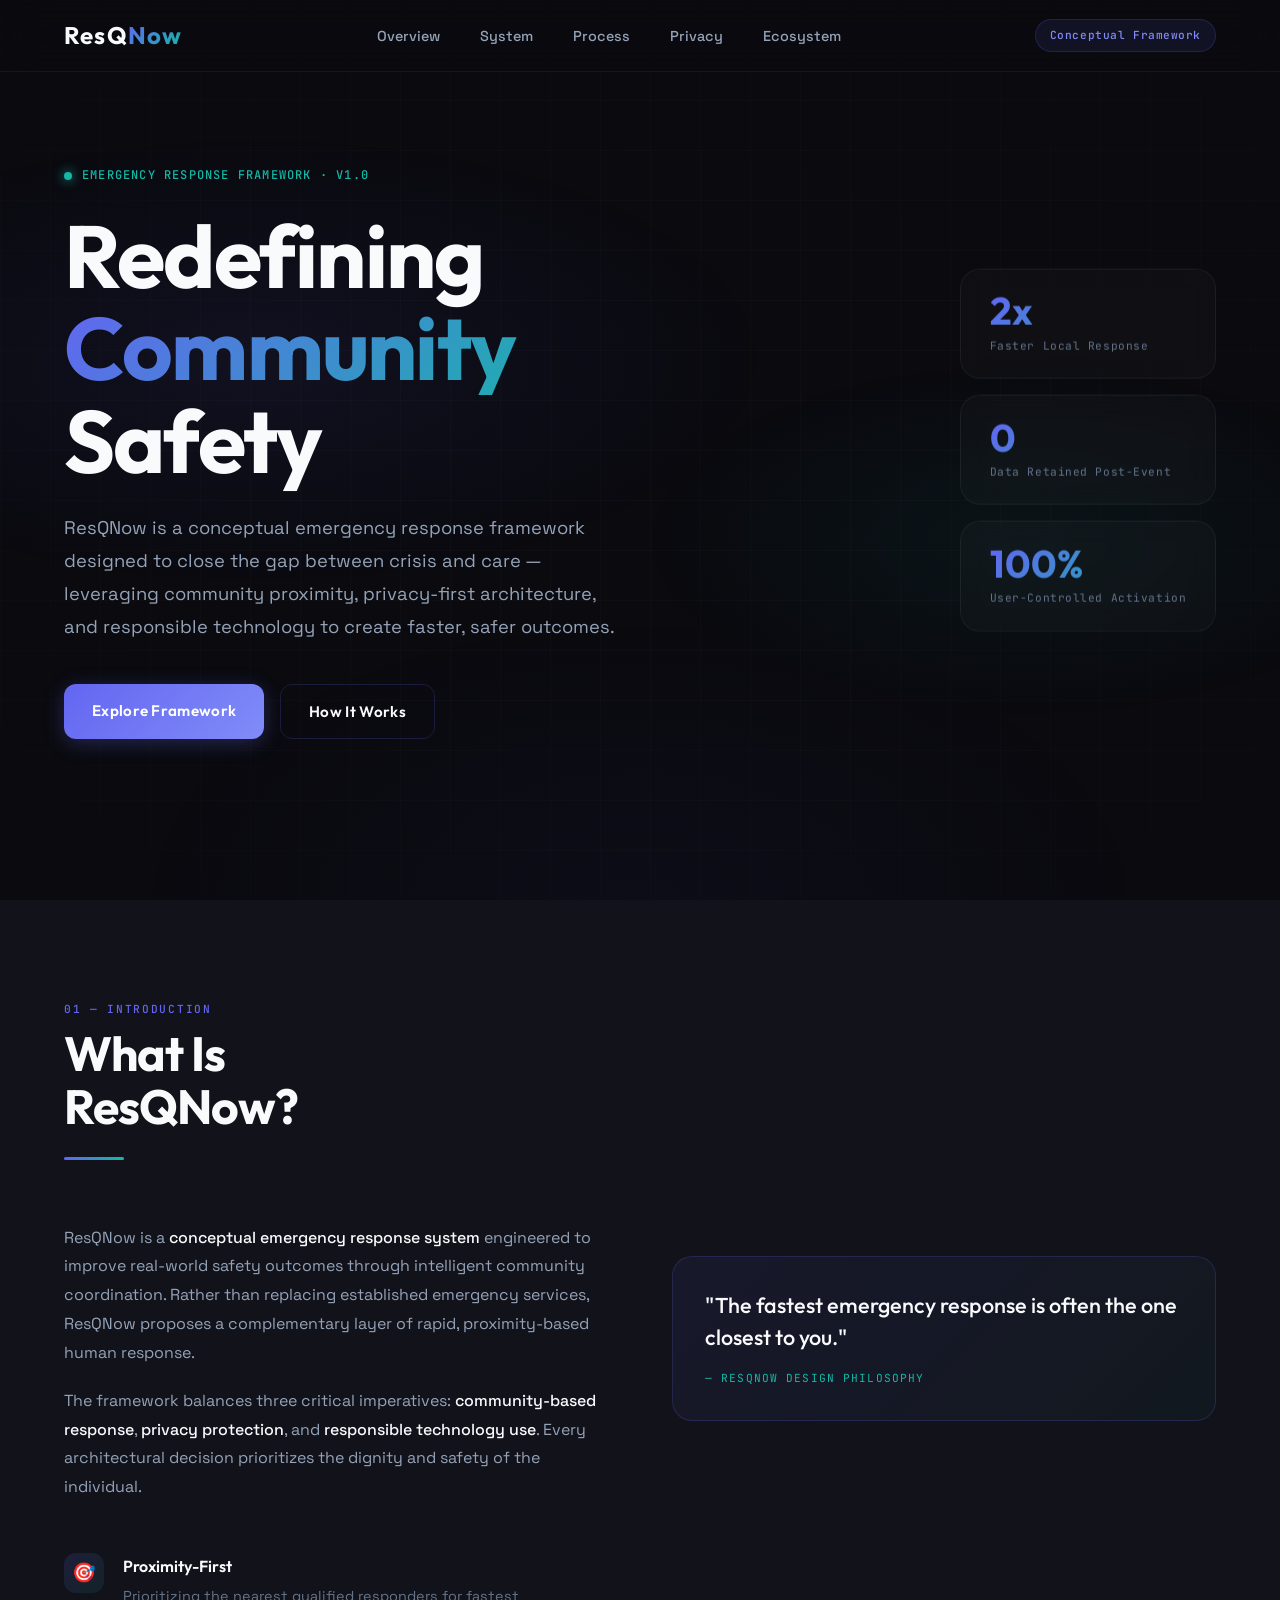
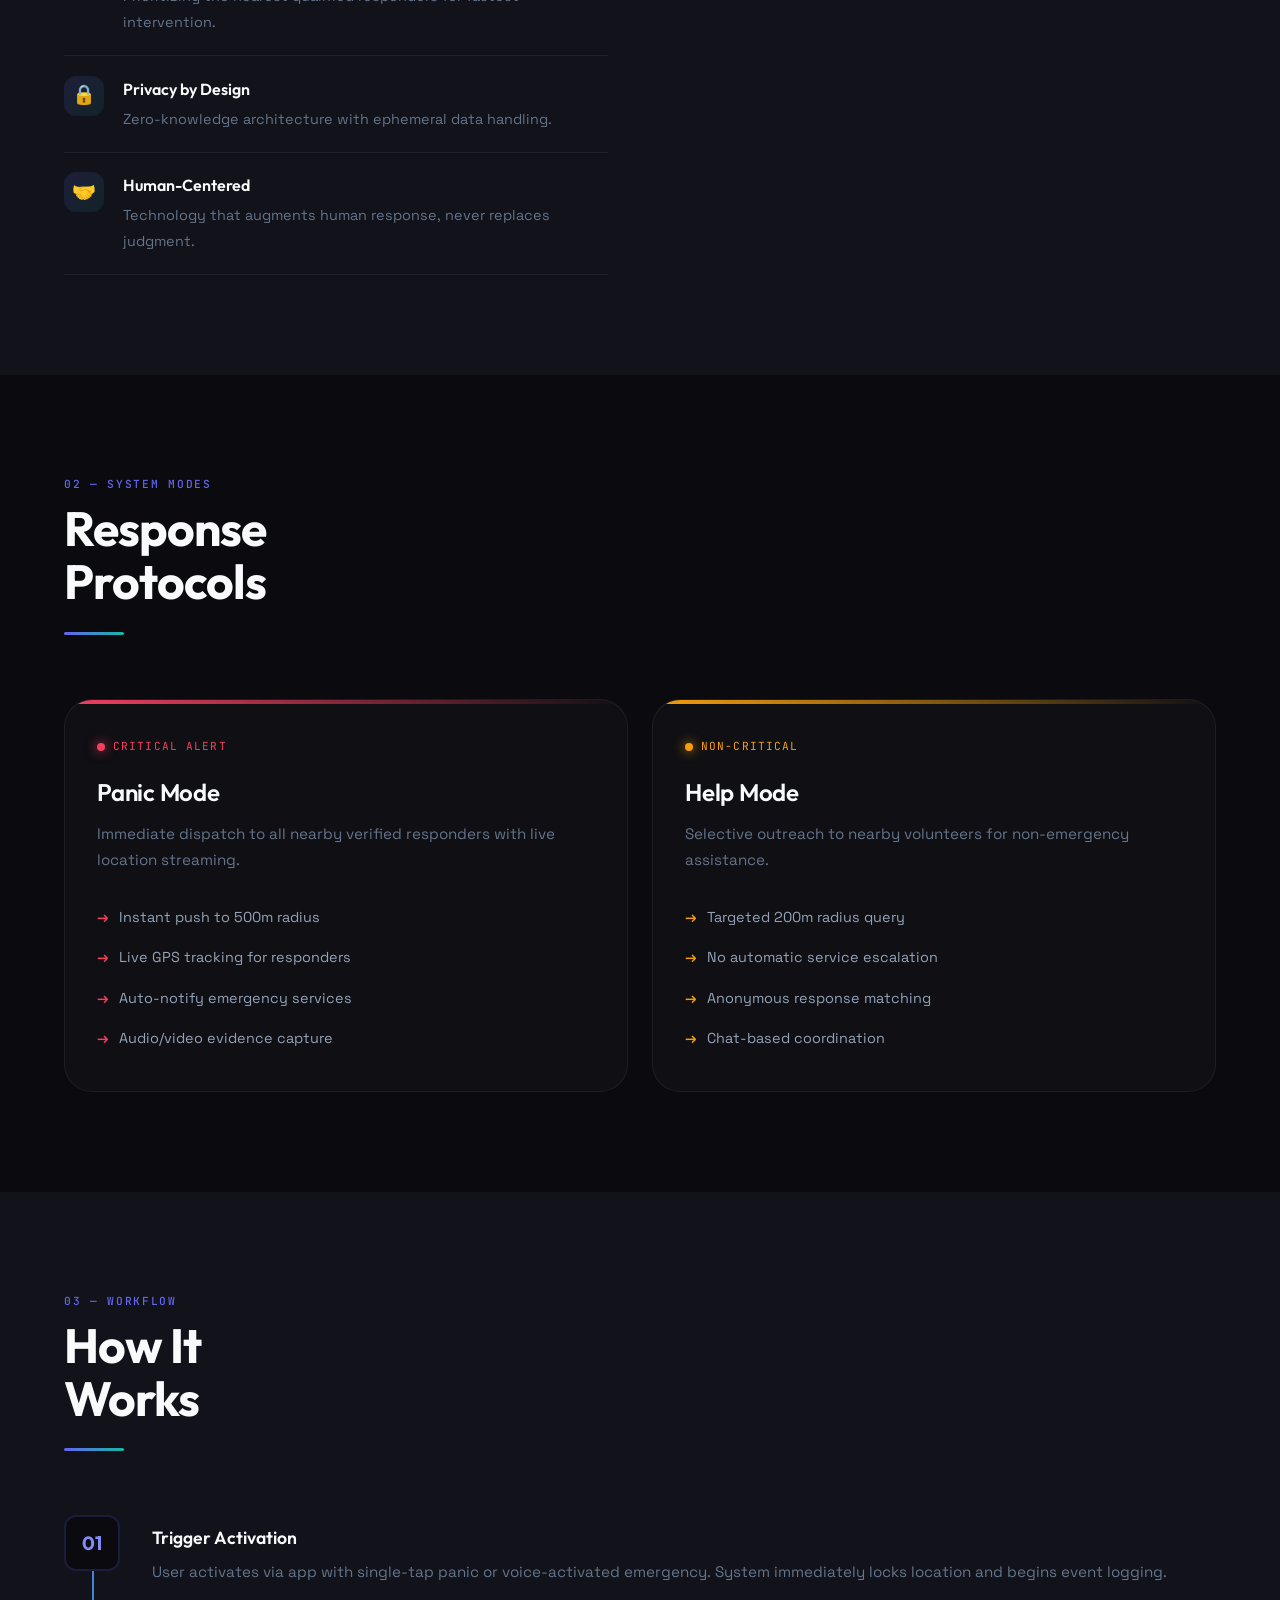
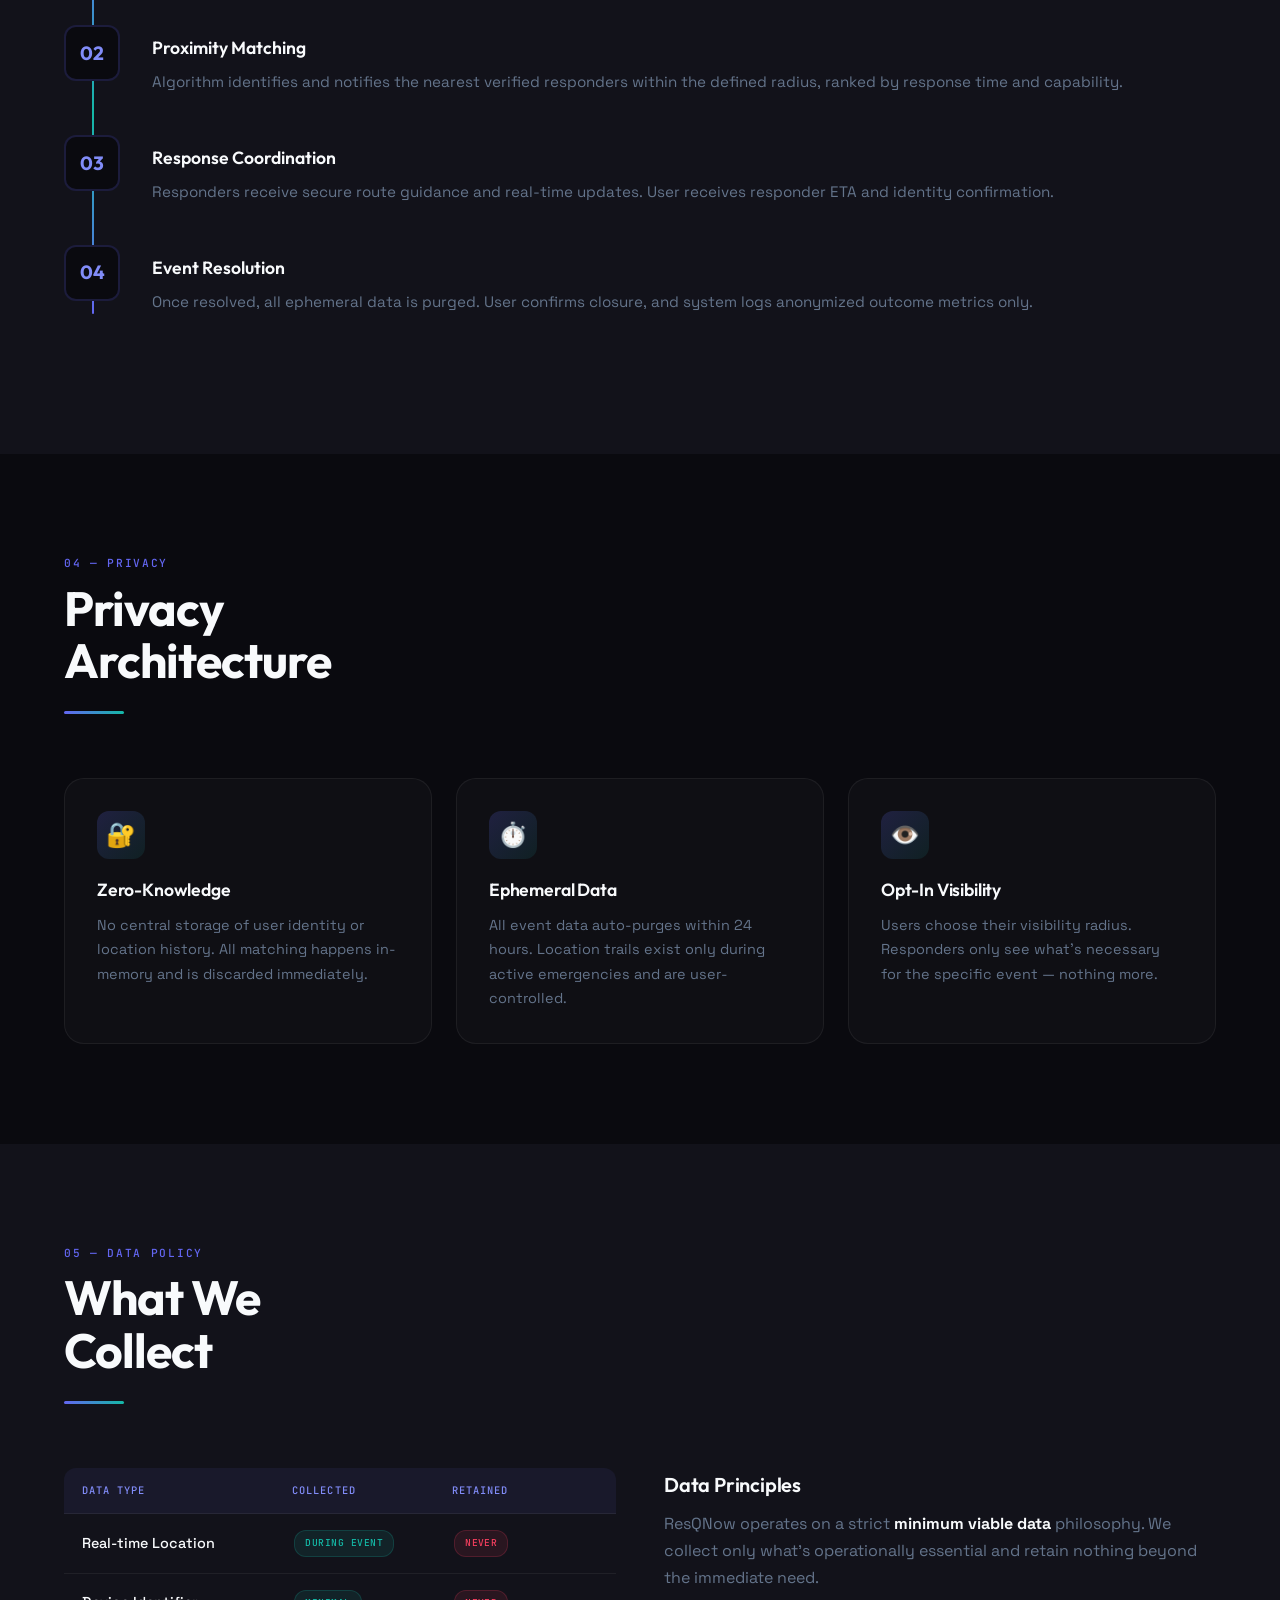
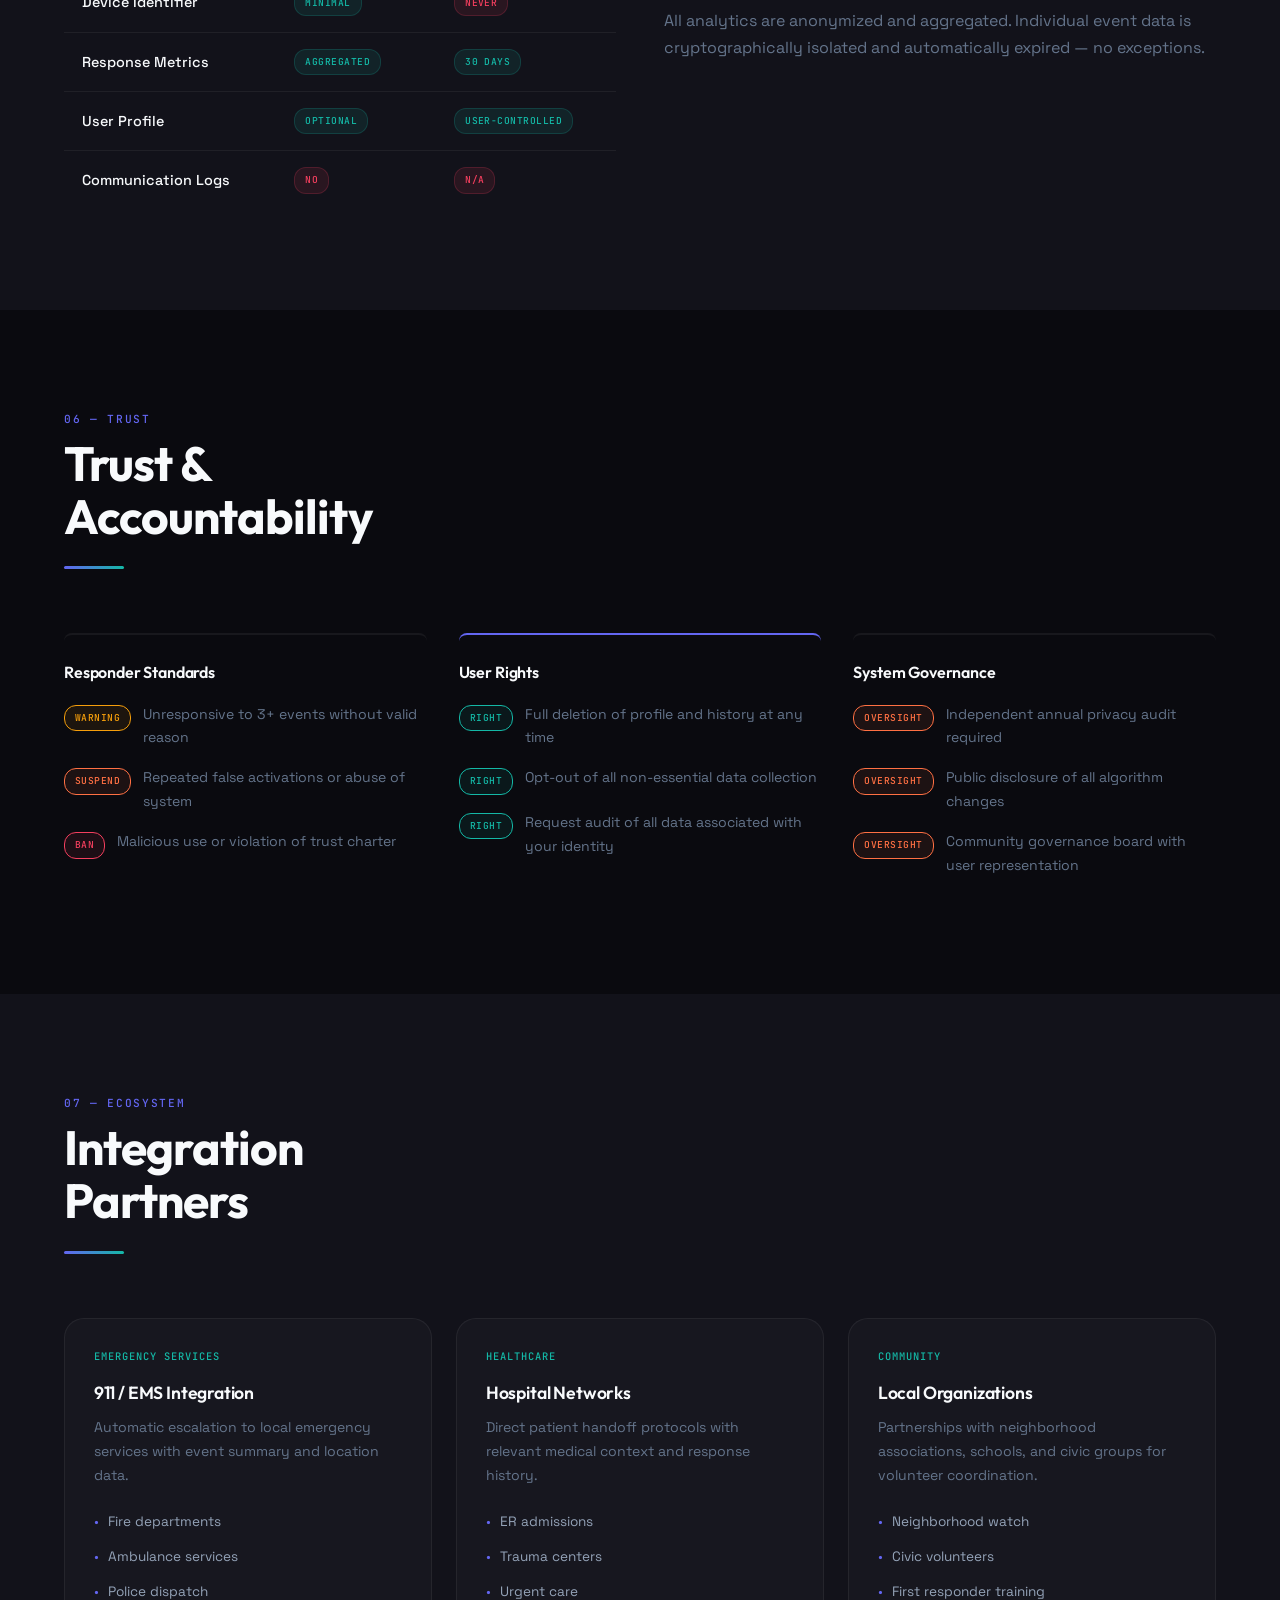
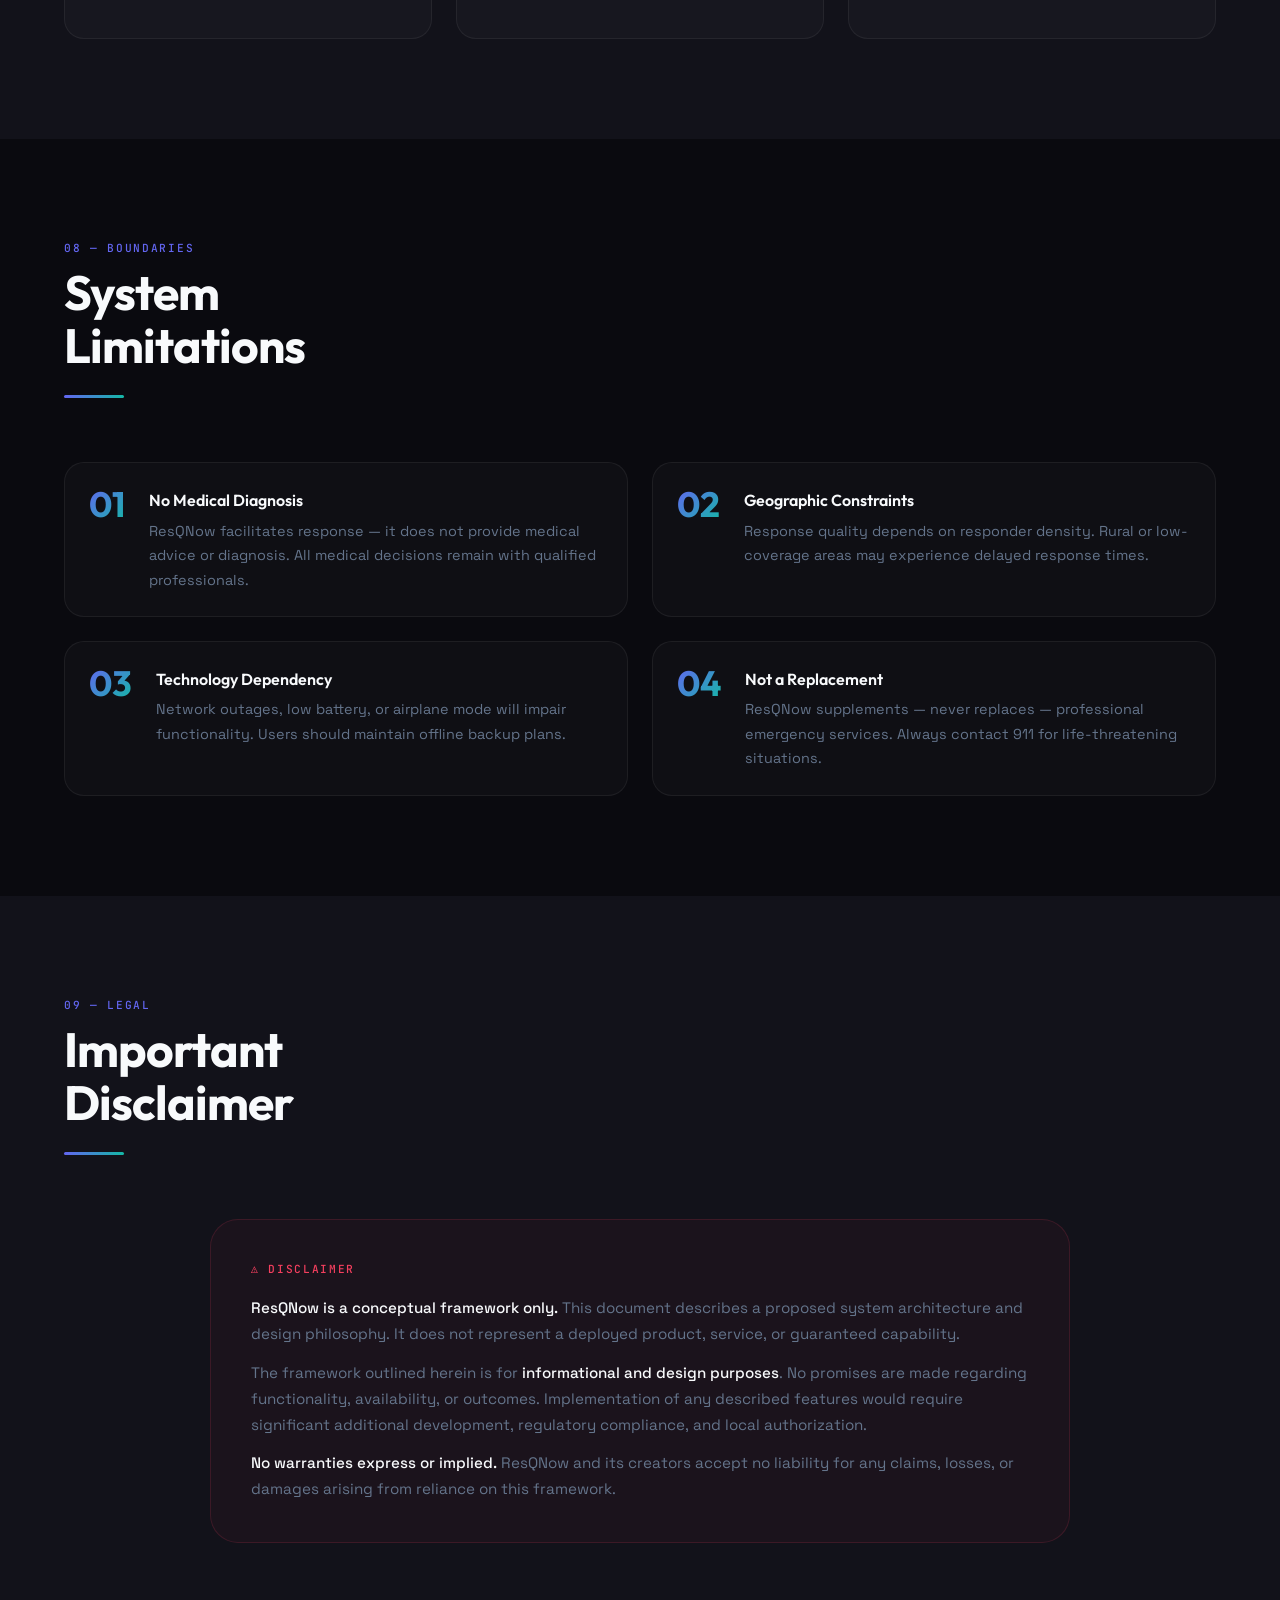
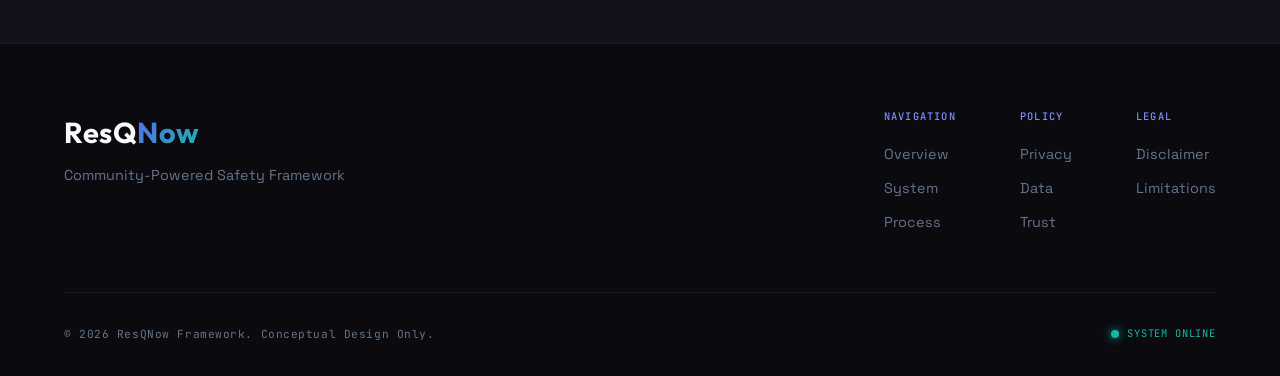
==== commit bfe35558: "Update print statement from 'Hello' to 'Goodbye'" ====
--- a/safenet.html
+++ b/safenet.html
@@ -3,24 +3,33 @@
 <head>
   <meta charset="UTF-8" />
   <meta name="viewport" content="width=device-width, initial-scale=1.0"/>
-  <title>SAFENET — Emergency Response Framework</title>
+  <title>ResQNow — Emergency Response Framework</title>
   <link rel="preconnect" href="https://fonts.googleapis.com">
-  <link href="https://fonts.googleapis.com/css2?family=Rajdhani:wght@300;400;500;600;700&family=DM+Sans:ital,opsz,wght@0,9..40,300;0,9..40,400;0,9..40,500;1,9..40,300&family=Space+Mono:wght@400;700&display=swap" rel="stylesheet">
+  <link href="https://fonts.googleapis.com/css2?family=Outfit:wght@300;400;500;600;700&family=Space+Grotesk:wght@400;500;600;700&family=JetBrains+Mono:wght@400;500&display=swap" rel="stylesheet">
   <style>
     :root {
-      --bg-deep:    #04080f;
-      --bg-mid:     #080e1a;
-      --bg-card:    rgba(255,255,255,0.03);
-      --cyan:       #00e5ff;
-      --cyan-dim:   #00b8d9;
-      --red:        #ff3b5c;
-      --amber:      #ffb300;
-      --white:      #f0f4ff;
-      --muted:      #6b7a99;
-      --border:     rgba(0,229,255,0.12);
-      --font-head:  'Rajdhani', sans-serif;
-      --font-body:  'DM Sans', sans-serif;
-      --font-mono:  'Space Mono', monospace;
+      --bg-primary: #0a0a0f;
+      --bg-secondary: #12121a;
+      --bg-tertiary: #1a1a25;
+      --bg-card: rgba(255,255,255,0.025);
+      --accent-primary: #6366f1;
+      --accent-secondary: #818cf8;
+      --accent-glow: rgba(99,102,241,0.4);
+      --accent-teal: #14b8a6;
+      --danger: #f43f5e;
+      --warning: #f59e0b;
+      --text-primary: #f8fafc;
+      --text-secondary: #94a3b8;
+      --text-muted: #64748b;
+      --border-subtle: rgba(255,255,255,0.06);
+      --border-accent: rgba(99,102,241,0.2);
+      --font-display: 'Outfit', sans-serif;
+      --font-body: 'Space Grotesk', sans-serif;
+      --font-mono: 'JetBrains Mono', monospace;
+      --radius-sm: 8px;
+      --radius-md: 12px;
+      --radius-lg: 20px;
+      --radius-xl: 28px;
     }
 
     *, *::before, *::after { box-sizing: border-box; margin: 0; padding: 0; }
@@ -28,106 +37,108 @@
     html { scroll-behavior: smooth; font-size: 16px; }
 
     body {
-      background: var(--bg-deep);
-      color: var(--white);
+      background: var(--bg-primary);
+      color: var(--text-primary);
       font-family: var(--font-body);
-      font-weight: 300;
+      font-weight: 400;
       line-height: 1.7;
       overflow-x: hidden;
     }
 
-    /* ── SCROLLBAR ── */
-    ::-webkit-scrollbar { width: 4px; }
-    ::-webkit-scrollbar-track { background: var(--bg-deep); }
-    ::-webkit-scrollbar-thumb { background: var(--cyan-dim); border-radius: 2px; }
-
-    /* ── NOISE OVERLAY ── */
-    body::before {
-      content: '';
+    ::-webkit-scrollbar { width: 6px; }
+    ::-webkit-scrollbar-track { background: var(--bg-secondary); }
+    ::-webkit-scrollbar-thumb { background: var(--accent-primary); border-radius: 3px; }
+
+    .bg-mesh {
       position: fixed; inset: 0; z-index: 0;
-      background-image: url("data:image/svg+xml,%3Csvg viewBox='0 0 256 256' xmlns='http://www.w3.org/2000/svg'%3E%3Cfilter id='n'%3E%3CfeTurbulence type='fractalNoise' baseFrequency='0.9' numOctaves='4' stitchTiles='stitch'/%3E%3C/filter%3E%3Crect width='100%25' height='100%25' filter='url(%23n)' opacity='0.03'/%3E%3C/svg%3E");
+      background: 
+        radial-gradient(ellipse 80% 50% at 20% 40%, rgba(99,102,241,0.08) 0%, transparent 50%),
+        radial-gradient(ellipse 60% 40% at 80% 60%, rgba(20,184,166,0.06) 0%, transparent 50%),
+        radial-gradient(ellipse 100% 80% at 50% 100%, rgba(99,102,241,0.04) 0%, transparent 40%);
       pointer-events: none;
     }
-
-    /* ── NAV ── */
+    
+    .bg-grid {
+      position: fixed; inset: 0; z-index: 0;
+      background-image: 
+        linear-gradient(rgba(255,255,255,0.02) 1px, transparent 1px),
+        linear-gradient(90deg, rgba(255,255,255,0.02) 1px, transparent 1px);
+      background-size: 50px 50px;
+      mask-image: radial-gradient(ellipse 90% 90% at 50% 50%, black 30%, transparent 100%);
+      pointer-events: none;
+    }
+
     nav {
       position: fixed; top: 0; left: 0; right: 0; z-index: 100;
       display: flex; align-items: center; justify-content: space-between;
-      padding: 0 6vw;
-      height: 64px;
-      background: rgba(4,8,15,0.85);
-      backdrop-filter: blur(16px);
-      border-bottom: 1px solid var(--border);
+      padding: 0 5vw;
+      height: 72px;
+      background: rgba(10,10,15,0.8);
+      backdrop-filter: blur(20px);
+      border-bottom: 1px solid var(--border-subtle);
     }
     .nav-logo {
-      font-family: var(--font-head);
-      font-size: 1.6rem;
+      font-family: var(--font-display);
+      font-size: 1.5rem;
       font-weight: 700;
-      letter-spacing: 0.18em;
-      color: var(--white);
-    }
-    .nav-logo span { color: var(--cyan); }
-    .nav-links { display: flex; gap: 2rem; list-style: none; }
+      letter-spacing: 0.05em;
+      color: var(--text-primary);
+    }
+    .nav-logo span { 
+      background: linear-gradient(135deg, var(--accent-primary), var(--accent-teal));
+      -webkit-background-clip: text;
+      -webkit-text-fill-color: transparent;
+      background-clip: text;
+    }
+    .nav-links { display: flex; gap: 2.5rem; list-style: none; }
     .nav-links a {
+      font-family: var(--font-body);
+      font-size: 0.9rem;
+      font-weight: 500;
+      color: var(--text-secondary);
+      text-decoration: none;
+      transition: color 0.25s;
+      position: relative;
+    }
+    .nav-links a::after {
+      content: '';
+      position: absolute; bottom: -4px; left: 0; width: 0; height: 2px;
+      background: var(--accent-primary);
+      border-radius: 1px;
+      transition: width 0.3s;
+    }
+    .nav-links a:hover { color: var(--text-primary); }
+    .nav-links a:hover::after { width: 100%; }
+    .nav-badge {
       font-family: var(--font-mono);
       font-size: 0.7rem;
-      letter-spacing: 0.1em;
-      color: var(--muted);
-      text-decoration: none;
-      text-transform: uppercase;
-      transition: color 0.25s;
-    }
-    .nav-links a:hover { color: var(--cyan); }
-    .nav-badge {
-      font-family: var(--font-mono);
-      font-size: 0.65rem;
-      letter-spacing: 0.08em;
-      color: var(--cyan);
-      border: 1px solid var(--cyan);
-      padding: 4px 10px;
-      border-radius: 2px;
-      text-transform: uppercase;
-    }
-
-    /* ── HERO ── */
+      font-weight: 500;
+      letter-spacing: 0.05em;
+      color: var(--accent-secondary);
+      background: rgba(99,102,241,0.1);
+      border: 1px solid var(--border-accent);
+      padding: 6px 14px;
+      border-radius: 20px;
+    }
+
     #hero {
       position: relative;
       min-height: 100vh;
       display: flex; align-items: center;
-      padding: 0 6vw;
+      padding: 0 5vw;
       overflow: hidden;
-    }
-    .hero-grid {
-      position: absolute; inset: 0;
-      background-image:
-        linear-gradient(rgba(0,229,255,0.04) 1px, transparent 1px),
-        linear-gradient(90deg, rgba(0,229,255,0.04) 1px, transparent 1px);
-      background-size: 60px 60px;
-      mask-image: radial-gradient(ellipse 80% 80% at 50% 50%, black 40%, transparent 100%);
-    }
-    .hero-glow {
-      position: absolute;
-      width: 600px; height: 600px;
-      border-radius: 50%;
-      background: radial-gradient(circle, rgba(0,229,255,0.06) 0%, transparent 70%);
-      top: 50%; left: 50%;
-      transform: translate(-50%, -50%);
-      animation: pulse-glow 4s ease-in-out infinite;
-    }
-    @keyframes pulse-glow {
-      0%, 100% { transform: translate(-50%,-50%) scale(1); opacity: 0.6; }
-      50% { transform: translate(-50%,-50%) scale(1.1); opacity: 1; }
     }
     .hero-content {
       position: relative; z-index: 1;
-      max-width: 760px;
+      max-width: 800px;
     }
     .hero-tag {
-      display: inline-flex; align-items: center; gap: 8px;
-      font-family: var(--font-mono);
-      font-size: 0.68rem;
-      letter-spacing: 0.15em;
-      color: var(--cyan);
+      display: inline-flex; align-items: center; gap: 10px;
+      font-family: var(--font-mono);
+      font-size: 0.75rem;
+      font-weight: 500;
+      letter-spacing: 0.1em;
+      color: var(--accent-teal);
       text-transform: uppercase;
       margin-bottom: 1.5rem;
       opacity: 0;
@@ -135,28 +146,35 @@
     }
     .hero-tag::before {
       content: '';
-      display: inline-block; width: 6px; height: 6px;
-      border-radius: 50%; background: var(--cyan);
-      animation: blink 1.2s infinite;
-    }
-    @keyframes blink { 0%, 100% { opacity: 1; } 50% { opacity: 0.2; } }
+      display: inline-block; width: 8px; height: 8px;
+      border-radius: 50%;
+      background: var(--accent-teal);
+      box-shadow: 0 0 12px var(--accent-teal);
+      animation: pulse 2s infinite;
+    }
+    @keyframes pulse { 0%, 100% { opacity: 1; transform: scale(1); } 50% { opacity: 0.6; transform: scale(0.9); } }
 
     h1 {
-      font-family: var(--font-head);
-      font-size: clamp(3.5rem, 9vw, 7.5rem);
+      font-family: var(--font-display);
+      font-size: clamp(3rem, 8vw, 5.5rem);
       font-weight: 700;
-      line-height: 0.92;
-      letter-spacing: 0.02em;
-      text-transform: uppercase;
+      line-height: 1.05;
+      letter-spacing: -0.02em;
       margin-bottom: 1.5rem;
       opacity: 0;
       animation: fade-up 0.8s 0.4s forwards;
     }
-    h1 .accent { color: var(--cyan); display: block; }
+    h1 .accent { 
+      background: linear-gradient(135deg, var(--accent-primary), var(--accent-teal));
+      -webkit-background-clip: text;
+      -webkit-text-fill-color: transparent;
+      background-clip: text;
+      display: block;
+    }
     .hero-sub {
-      font-size: 1.05rem;
-      color: var(--muted);
-      max-width: 520px;
+      font-size: 1.15rem;
+      color: var(--text-secondary);
+      max-width: 560px;
       line-height: 1.8;
       margin-bottom: 2.5rem;
       opacity: 0;
@@ -168,63 +186,77 @@
       animation: fade-up 0.8s 0.8s forwards;
     }
     .btn-primary {
-      font-family: var(--font-head);
-      font-size: 1rem;
+      font-family: var(--font-display);
+      font-size: 0.95rem;
       font-weight: 600;
-      letter-spacing: 0.12em;
-      text-transform: uppercase;
-      padding: 14px 32px;
-      background: var(--cyan);
-      color: var(--bg-deep);
+      letter-spacing: 0.02em;
+      padding: 14px 28px;
+      background: linear-gradient(135deg, var(--accent-primary), var(--accent-secondary));
+      color: white;
       border: none; cursor: pointer;
       text-decoration: none;
-      clip-path: polygon(0 0, calc(100% - 10px) 0, 100% 10px, 100% 100%, 10px 100%, 0 calc(100% - 10px));
-      transition: all 0.2s;
-    }
-    .btn-primary:hover { background: #fff; }
+      border-radius: var(--radius-md);
+      transition: all 0.3s;
+      box-shadow: 0 4px 20px rgba(99,102,241,0.3);
+    }
+    .btn-primary:hover { 
+      transform: translateY(-2px);
+      box-shadow: 0 8px 30px rgba(99,102,241,0.4);
+    }
     .btn-outline {
-      font-family: var(--font-head);
-      font-size: 1rem;
+      font-family: var(--font-display);
+      font-size: 0.95rem;
       font-weight: 600;
-      letter-spacing: 0.12em;
-      text-transform: uppercase;
-      padding: 14px 32px;
+      letter-spacing: 0.02em;
+      padding: 14px 28px;
       background: transparent;
-      color: var(--cyan);
-      border: 1px solid var(--cyan);
+      color: var(--text-primary);
+      border: 1px solid var(--border-accent);
       cursor: pointer; text-decoration: none;
-      clip-path: polygon(0 0, calc(100% - 10px) 0, 100% 10px, 100% 100%, 10px 100%, 0 calc(100% - 10px));
-      transition: all 0.2s;
-    }
-    .btn-outline:hover { background: rgba(0,229,255,0.08); }
+      border-radius: var(--radius-md);
+      transition: all 0.3s;
+    }
+    .btn-outline:hover { 
+      background: rgba(99,102,241,0.1);
+      border-color: var(--accent-primary);
+    }
 
     .hero-right {
-      position: absolute; right: 6vw; top: 50%;
+      position: absolute; right: 5vw; top: 50%;
       transform: translateY(-50%);
       display: flex; flex-direction: column; gap: 1rem;
-      opacity: 0; animation: fade-left 0.8s 1s forwards;
+      opacity: 0;
+      animation: fade-left 0.8s 1s forwards;
     }
     .stat-card {
       background: var(--bg-card);
-      border: 1px solid var(--border);
-      padding: 1.2rem 1.5rem;
-      min-width: 180px;
+      border: 1px solid var(--border-subtle);
+      padding: 1.4rem 1.8rem;
+      min-width: 200px;
+      border-radius: var(--radius-lg);
       backdrop-filter: blur(12px);
+      transition: all 0.3s;
+    }
+    .stat-card:hover {
+      border-color: var(--border-accent);
+      transform: translateX(-4px);
     }
     .stat-num {
-      font-family: var(--font-head);
-      font-size: 2.2rem;
+      font-family: var(--font-display);
+      font-size: 2.4rem;
       font-weight: 700;
-      color: var(--cyan);
+      background: linear-gradient(135deg, var(--accent-primary), var(--accent-teal));
+      -webkit-background-clip: text;
+      -webkit-text-fill-color: transparent;
+      background-clip: text;
       line-height: 1;
     }
     .stat-label {
       font-family: var(--font-mono);
-      font-size: 0.6rem;
-      letter-spacing: 0.1em;
-      color: var(--muted);
-      text-transform: uppercase;
-      margin-top: 4px;
+      font-size: 0.7rem;
+      letter-spacing: 0.05em;
+      color: var(--text-muted);
+      margin-top: 6px;
     }
 
     @keyframes fade-up {
@@ -236,50 +268,48 @@
       to   { opacity: 1; transform: translate(0, -50%); }
     }
 
-    /* ── SECTION BASE ── */
     section {
       position: relative; z-index: 1;
-      padding: 100px 6vw;
+      padding: 100px 5vw;
     }
     .section-label {
       font-family: var(--font-mono);
-      font-size: 0.65rem;
-      letter-spacing: 0.2em;
+      font-size: 0.7rem;
+      font-weight: 500;
+      letter-spacing: 0.15em;
       text-transform: uppercase;
-      color: var(--cyan);
+      color: var(--accent-primary);
       margin-bottom: 0.5rem;
     }
     h2 {
-      font-family: var(--font-head);
-      font-size: clamp(2rem, 5vw, 3.5rem);
+      font-family: var(--font-display);
+      font-size: clamp(2rem, 5vw, 3rem);
       font-weight: 700;
-      line-height: 1.05;
-      letter-spacing: 0.02em;
-      text-transform: uppercase;
+      line-height: 1.1;
+      letter-spacing: -0.02em;
       margin-bottom: 1rem;
     }
     h3 {
-      font-family: var(--font-head);
-      font-size: 1.3rem;
+      font-family: var(--font-display);
+      font-size: 1.25rem;
       font-weight: 600;
-      letter-spacing: 0.05em;
-      text-transform: uppercase;
+      letter-spacing: -0.01em;
       margin-bottom: 0.5rem;
     }
     .lead {
-      font-size: 1rem;
-      color: var(--muted);
+      font-size: 1.05rem;
+      color: var(--text-secondary);
       max-width: 600px;
       line-height: 1.8;
     }
     .divider {
-      width: 48px; height: 2px;
-      background: var(--cyan);
+      width: 60px; height: 3px;
+      background: linear-gradient(90deg, var(--accent-primary), var(--accent-teal));
+      border-radius: 2px;
       margin: 1.5rem 0;
     }
 
-    /* ── ABOUT ── */
-    #about { background: var(--bg-mid); }
+    #about { background: var(--bg-secondary); }
     .about-grid {
       display: grid;
       grid-template-columns: 1fr 1fr;
@@ -287,87 +317,86 @@
       margin-top: 4rem;
       align-items: start;
     }
-    .about-text p { color: var(--muted); margin-bottom: 1rem; font-size: 0.95rem; }
+    .about-text p { color: var(--text-secondary); margin-bottom: 1.2rem; font-size: 1rem; line-height: 1.8; }
+    .about-text strong { color: var(--text-primary); font-weight: 500; }
     .principle-list { margin-top: 2rem; }
     .principle-item {
-      display: flex; gap: 1rem; align-items: flex-start;
-      padding: 1rem 0;
-      border-bottom: 1px solid var(--border);
+      display: flex; gap: 1.2rem; align-items: flex-start;
+      padding: 1.2rem 0;
+      border-bottom: 1px solid var(--border-subtle);
     }
     .principle-icon {
+      width: 40px; height: 40px;
+      background: linear-gradient(135deg, rgba(99,102,241,0.15), rgba(20,184,166,0.1));
+      border-radius: var(--radius-md);
+      display: flex; align-items: center; justify-content: center;
       font-size: 1.2rem;
       flex-shrink: 0;
-      margin-top: 2px;
     }
     .principle-item h4 {
-      font-family: var(--font-head);
+      font-family: var(--font-display);
       font-size: 1rem;
       font-weight: 600;
-      letter-spacing: 0.06em;
-      text-transform: uppercase;
-      color: var(--white);
+      color: var(--text-primary);
       margin-bottom: 4px;
     }
-    .principle-item p { color: var(--muted); font-size: 0.88rem; margin: 0; }
+    .principle-item p { color: var(--text-muted); font-size: 0.9rem; margin: 0; }
 
     .quote-box {
-      background: var(--bg-card);
-      border-left: 3px solid var(--cyan);
+      background: linear-gradient(135deg, rgba(99,102,241,0.08), rgba(20,184,166,0.04));
+      border: 1px solid var(--border-accent);
+      border-radius: var(--radius-lg);
       padding: 2rem;
       margin-top: 2rem;
     }
     .quote-box blockquote {
-      font-family: var(--font-head);
-      font-size: 1.4rem;
-      font-weight: 600;
-      line-height: 1.4;
-      letter-spacing: 0.02em;
-      color: var(--white);
-      text-transform: uppercase;
+      font-family: var(--font-display);
+      font-size: 1.35rem;
+      font-weight: 500;
+      line-height: 1.5;
+      color: var(--text-primary);
     }
     .quote-box cite {
       display: block;
       margin-top: 1rem;
       font-family: var(--font-mono);
-      font-size: 0.65rem;
+      font-size: 0.7rem;
       letter-spacing: 0.1em;
-      color: var(--cyan);
+      color: var(--accent-teal);
       text-transform: uppercase;
       font-style: normal;
     }
 
-    /* ── MODES ── */
     #modes {
-      background: var(--bg-deep);
+      background: var(--bg-primary);
     }
     .modes-grid {
       display: grid;
       grid-template-columns: 1fr 1fr;
-      gap: 2rem;
+      gap: 1.5rem;
       margin-top: 4rem;
     }
     .mode-card {
       position: relative;
       background: var(--bg-card);
-      border: 1px solid var(--border);
-      padding: 2.5rem;
+      border: 1px solid var(--border-subtle);
+      padding: 2rem;
+      border-radius: var(--radius-xl);
       overflow: hidden;
-      transition: border-color 0.3s, transform 0.3s;
-    }
-    .mode-card:hover { border-color: currentColor; transform: translateY(-4px); }
-    .mode-card.panic { --c: var(--red); }
-    .mode-card.help  { --c: var(--amber); }
+      transition: all 0.4s;
+    }
+    .mode-card:hover { 
+      border-color: var(--border-accent);
+      transform: translateY(-6px);
+      box-shadow: 0 20px 40px rgba(0,0,0,0.3);
+    }
+    .mode-card.panic { --c: var(--danger); }
+    .mode-card.help  { --c: var(--warning); }
     .mode-card::before {
       content: '';
       position: absolute; top: 0; left: 0; right: 0;
-      height: 3px;
-      background: var(--c);
-    }
-    .mode-card::after {
-      content: '';
-      position: absolute; inset: 0;
-      background: radial-gradient(ellipse at 100% 0%, color-mix(in srgb, var(--c) 8%, transparent) 0%, transparent 60%);
-      pointer-events: none;
+      height: 4px;
+      background: linear-gradient(90deg, var(--c), transparent);
     }
     .mode-dot {
       display: inline-flex; align-items: center; gap: 8px;
@@ -376,44 +405,45 @@
       letter-spacing: 0.1em;
       text-transform: uppercase;
       color: var(--c);
-      margin-bottom: 1.2rem;
+      margin-bottom: 1rem;
     }
     .mode-dot::before {
       content: '';
-      width: 10px; height: 10px; border-radius: 50%;
+      width: 8px; height: 8px; border-radius: 50%;
       background: var(--c);
-      box-shadow: 0 0 10px var(--c);
-    }
-    .mode-card h3 { color: var(--white); font-size: 1.6rem; }
-    .mode-card p { color: var(--muted); font-size: 0.9rem; margin-top: 0.5rem; }
+      box-shadow: 0 0 12px var(--c);
+    }
+    .mode-card h3 { color: var(--text-primary); font-size: 1.5rem; margin-bottom: 0.5rem; }
+    .mode-card p { color: var(--text-muted); font-size: 0.95rem; margin-top: 0.5rem; }
     .mode-features { list-style: none; margin-top: 1.5rem; }
     .mode-features li {
-      display: flex; align-items: center; gap: 8px;
-      font-size: 0.9rem; color: var(--white);
-      padding: 6px 0;
-      font-family: var(--font-mono);
-      font-size: 0.78rem;
+      display: flex; align-items: center; gap: 10px;
+      font-size: 0.9rem; color: var(--text-secondary);
+      padding: 8px 0;
+      font-family: var(--font-body);
     }
     .mode-features li::before {
       content: '→';
       color: var(--c);
       flex-shrink: 0;
-    }
-
-    /* ── PROCESS ── */
-    #process { background: var(--bg-mid); }
+      font-weight: 600;
+    }
+
+    #process { background: var(--bg-secondary); }
     .timeline {
       margin-top: 4rem;
       position: relative;
     }
     .timeline::before {
       content: '';
-      position: absolute; left: 32px; top: 0; bottom: 0;
-      width: 1px; background: var(--border);
+      position: absolute; left: 28px; top: 0; bottom: 0;
+      width: 2px;
+      background: linear-gradient(to bottom, var(--accent-primary), var(--accent-teal), var(--accent-primary));
+      border-radius: 1px;
     }
     .step {
       display: flex; gap: 2rem;
-      margin-bottom: 3rem;
+      margin-bottom: 2.5rem;
       opacity: 0;
       transform: translateX(-20px);
       transition: opacity 0.5s, transform 0.5s;
@@ -421,30 +451,28 @@
     .step.visible { opacity: 1; transform: translateX(0); }
     .step-num {
       flex-shrink: 0;
-      width: 64px; height: 64px;
-      border: 1px solid var(--border);
+      width: 56px; height: 56px;
+      border: 2px solid var(--border-accent);
       display: flex; align-items: center; justify-content: center;
-      font-family: var(--font-head);
-      font-size: 1.4rem;
+      font-family: var(--font-display);
+      font-size: 1.2rem;
       font-weight: 700;
-      color: var(--cyan);
-      background: var(--bg-deep);
+      color: var(--accent-secondary);
+      background: var(--bg-primary);
+      border-radius: var(--radius-md);
       position: relative; z-index: 1;
     }
-    .step-content { flex: 1; padding-top: 12px; }
+    .step-content { flex: 1; padding-top: 8px; }
     .step-content h4 {
-      font-family: var(--font-head);
-      font-size: 1.2rem;
+      font-family: var(--font-display);
+      font-size: 1.1rem;
       font-weight: 600;
-      letter-spacing: 0.06em;
-      text-transform: uppercase;
-      color: var(--white);
-      margin-bottom: 4px;
-    }
-    .step-content p { color: var(--muted); font-size: 0.9rem; }
-
-    /* ── PRIVACY ── */
-    #privacy { background: var(--bg-deep); }
+      color: var(--text-primary);
+      margin-bottom: 6px;
+    }
+    .step-content p { color: var(--text-muted); font-size: 0.95rem; }
+
+    #privacy { background: var(--bg-primary); }
     .privacy-grid {
       display: grid;
       grid-template-columns: repeat(3, 1fr);
@@ -453,22 +481,28 @@
     }
     .priv-card {
       background: var(--bg-card);
-      border: 1px solid var(--border);
+      border: 1px solid var(--border-subtle);
       padding: 2rem;
-      transition: border-color 0.3s, background 0.3s;
+      border-radius: var(--radius-lg);
+      transition: all 0.3s;
     }
     .priv-card:hover {
-      border-color: rgba(0,229,255,0.3);
-      background: rgba(0,229,255,0.03);
+      border-color: var(--border-accent);
+      transform: translateY(-4px);
+      box-shadow: 0 16px 32px rgba(0,0,0,0.2);
     }
     .priv-icon {
-      font-size: 1.8rem; margin-bottom: 1rem;
-    }
-    .priv-card h3 { font-size: 1rem; margin-bottom: 0.5rem; }
-    .priv-card p { color: var(--muted); font-size: 0.88rem; line-height: 1.7; }
-
-    /* ── DATA POLICY ── */
-    #data { background: var(--bg-mid); }
+      width: 48px; height: 48px;
+      background: linear-gradient(135deg, rgba(99,102,241,0.2), rgba(20,184,166,0.1));
+      border-radius: var(--radius-md);
+      display: flex; align-items: center; justify-content: center;
+      font-size: 1.5rem;
+      margin-bottom: 1rem;
+    }
+    .priv-card h3 { font-size: 1.1rem; margin-bottom: 0.5rem; }
+    .priv-card p { color: var(--text-muted); font-size: 0.9rem; line-height: 1.7; }
+
+    #data { background: var(--bg-secondary); }
     .data-grid {
       display: grid;
       grid-template-columns: 1fr 1fr;
@@ -478,41 +512,46 @@
     }
     .data-table {
       width: 100%;
-      border-collapse: collapse;
-      font-size: 0.88rem;
+      border-collapse: separate;
+      border-spacing: 0;
+      font-size: 0.9rem;
+      border-radius: var(--radius-md);
+      overflow: hidden;
     }
     .data-table th {
       font-family: var(--font-mono);
-      font-size: 0.62rem;
-      letter-spacing: 0.12em;
+      font-size: 0.65rem;
+      font-weight: 500;
+      letter-spacing: 0.1em;
       text-transform: uppercase;
-      color: var(--cyan);
-      padding: 10px 16px;
+      color: var(--accent-secondary);
+      padding: 14px 18px;
       text-align: left;
-      background: rgba(0,229,255,0.04);
-      border-bottom: 1px solid var(--border);
+      background: rgba(99,102,241,0.08);
+      border-bottom: 1px solid var(--border-subtle);
     }
     .data-table td {
-      padding: 12px 16px;
-      border-bottom: 1px solid var(--border);
-      color: var(--muted);
-    }
-    .data-table td:first-child { color: var(--white); font-weight: 500; }
+      padding: 14px 18px;
+      border-bottom: 1px solid var(--border-subtle);
+      color: var(--text-muted);
+    }
+    .data-table tr:last-child td { border-bottom: none; }
+    .data-table td:first-child { color: var(--text-primary); font-weight: 500; }
     .tag {
       display: inline-block;
       font-family: var(--font-mono);
-      font-size: 0.62rem;
-      letter-spacing: 0.08em;
+      font-size: 0.6rem;
+      font-weight: 500;
+      letter-spacing: 0.05em;
       text-transform: uppercase;
-      padding: 2px 8px;
-      border-radius: 2px;
+      padding: 4px 10px;
+      border-radius: 12px;
       margin: 2px;
     }
-    .tag-no  { background: rgba(255,59,92,0.12); color: var(--red); border: 1px solid rgba(255,59,92,0.2); }
-    .tag-yes { background: rgba(0,229,255,0.1);  color: var(--cyan); border: 1px solid rgba(0,229,255,0.2); }
-
-    /* ── TRUST ── */
-    #trust { background: var(--bg-deep); }
+    .tag-no  { background: rgba(244,63,94,0.1); color: var(--danger); border: 1px solid rgba(244,63,94,0.2); }
+    .tag-yes { background: rgba(20,184,166,0.1); color: var(--accent-teal); border: 1px solid rgba(20,184,166,0.2); }
+
+    #trust { background: var(--bg-primary); }
     .trust-columns {
       display: grid;
       grid-template-columns: 1fr 1fr 1fr;
@@ -520,10 +559,12 @@
       margin-top: 4rem;
     }
     .trust-block {
-      border-top: 2px solid var(--border);
-      padding-top: 2rem;
-    }
-    .trust-block.highlight { border-color: var(--cyan); }
+      border-top: 2px solid var(--border-subtle);
+      padding-top: 1.5rem;
+      border-radius: var(--radius-sm);
+      transition: border-color 0.3s;
+    }
+    .trust-block.highlight { border-color: var(--accent-primary); }
     .trust-block h3 { font-size: 1rem; margin-bottom: 1rem; }
     .penalty-item {
       display: flex; align-items: flex-start; gap: 12px;
@@ -532,191 +573,214 @@
     .penalty-badge {
       font-family: var(--font-mono);
       font-size: 0.6rem;
-      letter-spacing: 0.08em;
+      font-weight: 500;
+      letter-spacing: 0.05em;
       text-transform: uppercase;
-      padding: 3px 8px;
+      padding: 4px 10px;
+      border-radius: 12px;
       flex-shrink: 0;
       margin-top: 2px;
     }
-    .pb-warn   { border: 1px solid var(--amber); color: var(--amber); background: rgba(255,179,0,0.06); }
-    .pb-limit  { border: 1px solid #ff7043; color: #ff7043; background: rgba(255,112,67,0.06); }
-    .pb-ban    { border: 1px solid var(--red); color: var(--red); background: rgba(255,59,92,0.06); }
-    .penalty-item p { color: var(--muted); font-size: 0.88rem; }
-
-    /* ── ECOSYSTEM ── */
-    #ecosystem { background: var(--bg-mid); }
+    .pb-warn   { border: 1px solid var(--warning); color: var(--warning); background: rgba(245,158,11,0.08); }
+    .pb-limit  { border: 1px solid #ff7043; color: #ff7043; background: rgba(255,112,67,0.08); }
+    .pb-ban    { border: 1px solid var(--danger); color: var(--danger); background: rgba(244,63,94,0.08); }
+    .penalty-item p { color: var(--text-muted); font-size: 0.88rem; }
+
+    #ecosystem { background: var(--bg-secondary); }
     .eco-grid {
       display: grid;
       grid-template-columns: repeat(3, 1fr);
-      gap: 2rem;
+      gap: 1.5rem;
       margin-top: 4rem;
     }
     .eco-card {
       background: var(--bg-card);
-      border: 1px solid var(--border);
-      padding: 2rem;
+      border: 1px solid var(--border-subtle);
+      padding: 1.8rem;
+      border-radius: var(--radius-lg);
+      transition: all 0.3s;
+    }
+    .eco-card:hover {
+      border-color: var(--border-accent);
+      transform: translateY(-4px);
     }
     .eco-card .eco-org {
       font-family: var(--font-mono);
-      font-size: 0.62rem;
+      font-size: 0.65rem;
+      font-weight: 500;
       letter-spacing: 0.1em;
-      color: var(--cyan);
+      color: var(--accent-teal);
       text-transform: uppercase;
       margin-bottom: 0.8rem;
     }
     .eco-card h3 { font-size: 1.1rem; margin-bottom: 0.5rem; }
-    .eco-card p { color: var(--muted); font-size: 0.88rem; line-height: 1.7; }
+    .eco-card p { color: var(--text-muted); font-size: 0.88rem; line-height: 1.7; }
     .eco-card .role-list {
       margin-top: 1rem;
       list-style: none;
     }
     .eco-card .role-list li {
       font-size: 0.85rem;
-      color: var(--muted);
-      padding: 4px 0;
-      padding-left: 16px;
+      color: var(--text-secondary);
+      padding: 6px 0;
+      padding-left: 14px;
       position: relative;
     }
     .eco-card .role-list li::before {
       content: '•';
       position: absolute; left: 0;
-      color: var(--cyan);
-    }
-
-    /* ── LIMITATIONS ── */
-    #limitations { background: var(--bg-deep); }
+      color: var(--accent-primary);
+    }
+
+    #limitations { background: var(--bg-primary); }
     .lim-grid {
       display: grid;
       grid-template-columns: 1fr 1fr;
-      gap: 2rem;
+      gap: 1.5rem;
       margin-top: 4rem;
     }
     .lim-item {
       display: flex; gap: 1.5rem; align-items: flex-start;
       background: var(--bg-card);
-      border: 1px solid var(--border);
+      border: 1px solid var(--border-subtle);
       padding: 1.5rem;
+      border-radius: var(--radius-lg);
+      transition: all 0.3s;
+    }
+    .lim-item:hover {
+      border-color: var(--border-accent);
     }
     .lim-num {
-      font-family: var(--font-head);
-      font-size: 2.5rem;
+      font-family: var(--font-display);
+      font-size: 2.2rem;
       font-weight: 700;
-      color: rgba(0,229,255,0.12);
+      background: linear-gradient(135deg, var(--accent-primary), var(--accent-teal));
+      -webkit-background-clip: text;
+      -webkit-text-fill-color: transparent;
+      background-clip: text;
       line-height: 1;
       flex-shrink: 0;
     }
     .lim-item h4 {
-      font-family: var(--font-head);
+      font-family: var(--font-display);
       font-size: 1rem;
       font-weight: 600;
-      text-transform: uppercase;
-      letter-spacing: 0.06em;
-      color: var(--white);
+      color: var(--text-primary);
       margin-bottom: 4px;
     }
-    .lim-item p { color: var(--muted); font-size: 0.88rem; }
-
-    /* ── DISCLAIMER ── */
+    .lim-item p { color: var(--text-muted); font-size: 0.9rem; }
+
     #disclaimer {
-      background: var(--bg-mid);
+      background: var(--bg-secondary);
     }
     .disclaimer-box {
       max-width: 860px; margin: 4rem auto 0;
-      background: rgba(255,59,92,0.04);
-      border: 1px solid rgba(255,59,92,0.2);
-      padding: 3rem;
+      background: rgba(244,63,94,0.04);
+      border: 1px solid rgba(244,63,94,0.15);
+      padding: 2.5rem;
+      border-radius: var(--radius-xl);
     }
     .disclaimer-box .dis-label {
       font-family: var(--font-mono);
-      font-size: 0.65rem;
-      letter-spacing: 0.2em;
-      color: var(--red);
+      font-size: 0.7rem;
+      font-weight: 500;
+      letter-spacing: 0.15em;
+      color: var(--danger);
       text-transform: uppercase;
-      margin-bottom: 1.5rem;
-    }
-    .disclaimer-box p { color: var(--muted); font-size: 0.95rem; margin-bottom: 1rem; }
+      margin-bottom: 1rem;
+    }
+    .disclaimer-box p { color: var(--text-muted); font-size: 0.95rem; margin-bottom: 0.8rem; }
     .disclaimer-box p:last-child { margin-bottom: 0; }
-    .disclaimer-box strong { color: var(--white); }
-
-    /* ── FOOTER ── */
+    .disclaimer-box strong { color: var(--text-primary); font-weight: 500; }
+
     footer {
       position: relative; z-index: 1;
-      padding: 4rem 6vw 2rem;
-      background: var(--bg-deep);
-      border-top: 1px solid var(--border);
+      padding: 4rem 5vw 2rem;
+      background: var(--bg-primary);
+      border-top: 1px solid var(--border-subtle);
     }
     .footer-top {
       display: flex; justify-content: space-between; align-items: flex-start;
       margin-bottom: 3rem;
     }
     .footer-brand {
-      font-family: var(--font-head);
-      font-size: 2rem;
+      font-family: var(--font-display);
+      font-size: 1.8rem;
       font-weight: 700;
-      letter-spacing: 0.15em;
+      letter-spacing: 0.02em;
+    }
+    .footer-brand span { 
+      background: linear-gradient(135deg, var(--accent-primary), var(--accent-teal));
+      -webkit-background-clip: text;
+      -webkit-text-fill-color: transparent;
+      background-clip: text;
+    }
+    .footer-tagline { color: var(--text-muted); font-size: 0.9rem; margin-top: 6px; }
+    .footer-links {
+      display: flex; gap: 4rem;
+    }
+    .footer-col h5 {
+      font-family: var(--font-mono);
+      font-size: 0.65rem;
+      font-weight: 500;
+      letter-spacing: 0.12em;
       text-transform: uppercase;
-    }
-    .footer-brand span { color: var(--cyan); }
-    .footer-tagline { color: var(--muted); font-size: 0.85rem; margin-top: 4px; }
-    .footer-links {
-      display: flex; gap: 3rem;
-    }
-    .footer-col h5 {
-      font-family: var(--font-mono);
-      font-size: 0.62rem;
-      letter-spacing: 0.15em;
-      text-transform: uppercase;
-      color: var(--cyan);
+      color: var(--accent-secondary);
       margin-bottom: 1rem;
     }
     .footer-col a {
       display: block;
-      color: var(--muted);
+      color: var(--text-muted);
       text-decoration: none;
-      font-size: 0.88rem;
-      margin-bottom: 0.5rem;
+      font-size: 0.9rem;
+      margin-bottom: 0.6rem;
       transition: color 0.2s;
     }
-    .footer-col a:hover { color: var(--white); }
+    .footer-col a:hover { color: var(--text-primary); }
     .footer-bottom {
       display: flex; justify-content: space-between; align-items: center;
       padding-top: 2rem;
-      border-top: 1px solid var(--border);
+      border-top: 1px solid var(--border-subtle);
     }
     .footer-bottom p {
+      font-family: var(--font-mono);
+      font-size: 0.7rem;
+      letter-spacing: 0.05em;
+      color: var(--text-muted);
+    }
+    .footer-status {
+      display: flex; align-items: center; gap: 8px;
       font-family: var(--font-mono);
       font-size: 0.65rem;
       letter-spacing: 0.08em;
-      color: var(--muted);
-    }
-    .footer-status {
-      display: flex; align-items: center; gap: 6px;
-      font-family: var(--font-mono);
-      font-size: 0.62rem;
-      letter-spacing: 0.1em;
-      color: var(--cyan);
+      color: var(--accent-teal);
       text-transform: uppercase;
     }
     .footer-status::before {
       content: '';
-      width: 6px; height: 6px;
-      border-radius: 50%; background: var(--cyan);
-      animation: blink 1.5s infinite;
-    }
-
-    /* ── RESPONSIVE ── */
-    @media (max-width: 900px) {
+      width: 8px; height: 8px;
+      border-radius: 50%;
+      background: var(--accent-teal);
+      box-shadow: 0 0 10px var(--accent-teal);
+      animation: pulse 2s infinite;
+    }
+
+    @media (max-width: 1024px) {
       .about-grid, .modes-grid, .data-grid, .trust-columns, .eco-grid,
       .lim-grid, .privacy-grid { grid-template-columns: 1fr; }
       .hero-right { display: none; }
       .footer-top { flex-direction: column; gap: 2rem; }
       .footer-links { flex-wrap: wrap; gap: 2rem; }
-      nav { padding: 0 4vw; }
+    }
+    @media (max-width: 768px) {
+      nav { padding: 0 4vw; height: 64px; }
       .nav-links { display: none; }
       section { padding: 60px 4vw; }
-    }
-
-    /* ── REVEAL ANIMATION ── */
+      h1 { font-size: clamp(2.2rem, 10vw, 3.5rem); }
+      .hero-cta { flex-direction: column; }
+      .btn-primary, .btn-outline { width: 100%; text-align: center; }
+    }
+
     .reveal {
       opacity: 0;
       transform: translateY(30px);
@@ -730,9 +794,11 @@
 </head>
 <body>
 
-<!-- ── NAV ── -->
+<div class="bg-mesh"></div>
+<div class="bg-grid"></div>
+
 <nav>
-  <div class="nav-logo">SAFE<span>NET</span></div>
+  <div class="nav-logo">ResQ<span>Now</span></div>
   <ul class="nav-links">
     <li><a href="#about">Overview</a></li>
     <li><a href="#modes">System</a></li>
@@ -743,10 +809,7 @@
   <div class="nav-badge">Conceptual Framework</div>
 </nav>
 
-<!-- ── HERO ── -->
 <section id="hero">
-  <div class="hero-grid"></div>
-  <div class="hero-glow"></div>
   <div class="hero-content">
     <div class="hero-tag">Emergency Response Framework · v1.0</div>
     <h1>
@@ -755,7 +818,7 @@
       Safety
     </h1>
     <p class="hero-sub">
-      SafeNet is a conceptual emergency response framework designed to close the gap between 
+      ResQNow is a conceptual emergency response framework designed to close the gap between 
       crisis and care — leveraging community proximity, privacy-first architecture, and 
       responsible technology to create faster, safer outcomes.
     </p>
@@ -780,17 +843,16 @@
   </div>
 </section>
 
-<!-- ── ABOUT ── -->
 <section id="about">
   <div class="section-label">01 — Introduction</div>
-  <h2>What Is<br>SafeNet?</h2>
+  <h2>What Is<br>ResQNow?</h2>
   <div class="divider"></div>
   <div class="about-grid">
     <div class="about-text reveal">
       <p>
-        SafeNet is a <strong>conceptual emergency response system</strong> engineered to improve 
+        ResQNow is a <strong>conceptual emergency response system</strong> engineered to improve 
         real-world safety outcomes through intelligent community coordination. Rather than 
-        replacing established emergency services, SafeNet proposes a complementary layer 
+        replacing established emergency services, ResQNow proposes a complementary layer 
         of rapid, proximity-based human response.
       </p>
       <p>
@@ -798,469 +860,368 @@
         <strong>privacy protection</strong>, and <strong>responsible technology use</strong>. 
         Every architectural decision prioritizes the dignity and safety of the individual.
       </p>
-      <p>
-        This is not an active emergency platform. SafeNet represents a <strong>structured model</strong> — 
-        a blueprint for future systems that aspire to be faster, fairer, and more humane 
-        than what currently exists.
-      </p>
-
-      <div class="quote-box">
-        <blockquote>
-          "Timely nearby assistance can often surpass centralized emergency services — 
-          SafeNet is built on this truth."
-        </blockquote>
-        <cite>— SafeNet Core Principle</cite>
-      </div>
-    </div>
-
-    <div class="reveal">
       <div class="principle-list">
         <div class="principle-item">
-          <div class="principle-icon">⚡</div>
+          <div class="principle-icon">🎯</div>
           <div>
-            <h4>Reduce Response Time</h4>
-            <p>Activate the nearest available, verified individuals to reach those in need before traditional services can mobilize.</p>
-          </div>
-        </div>
-        <div class="principle-item">
-          <div class="principle-icon">👥</div>
-          <div>
-            <h4>Community Involvement</h4>
-            <p>Engage the most powerful resource in any emergency — people who are already nearby and willing to help.</p>
+            <h4>Proximity-First</h4>
+            <p>Prioritizing the nearest qualified responders for fastest intervention.</p>
           </div>
         </div>
         <div class="principle-item">
           <div class="principle-icon">🔒</div>
           <div>
-            <h4>Privacy by Default</h4>
-            <p>No continuous monitoring. Location data is accessed solely during active emergency events, then permanently deleted.</p>
+            <h4>Privacy by Design</h4>
+            <p>Zero-knowledge architecture with ephemeral data handling.</p>
           </div>
         </div>
         <div class="principle-item">
-          <div class="principle-icon">🛡️</div>
+          <div class="principle-icon">🤝</div>
           <div>
-            <h4>Misuse Prevention</h4>
-            <p>Multi-layered safeguards ensure the system remains a genuine safety tool — never a vector for false alarms or abuse.</p>
+            <h4>Human-Centered</h4>
+            <p>Technology that augments human response, never replaces judgment.</p>
           </div>
         </div>
       </div>
     </div>
+    <div class="quote-box reveal">
+      <blockquote>
+        "The fastest emergency response is often the one closest to you."
+      </blockquote>
+      <cite>— ResQNow Design Philosophy</cite>
+    </div>
   </div>
 </section>
 
-<!-- ── MODES ── -->
 <section id="modes">
-  <div class="section-label">02 — Core Concept</div>
-  <h2>Dual-Mode<br>Operation</h2>
+  <div class="section-label">02 — System Modes</div>
+  <h2>Response<br>Protocols</h2>
   <div class="divider"></div>
-  <p class="lead">SafeNet operates across two distinct modes, each calibrated for specific circumstances, interaction levels, and risk tolerances.</p>
-  <div class="modes-grid reveal">
-    <div class="mode-card panic">
-      <div class="mode-dot">Panic Mode</div>
-      <h3>Emergency Response</h3>
-      <p>Reserved exclusively for high-risk, life-threatening situations requiring immediate intervention.</p>
+  <div class="modes-grid">
+    <div class="mode-card panic reveal">
+      <div class="mode-dot">Critical Alert</div>
+      <h3>Panic Mode</h3>
+      <p>Immediate dispatch to all nearby verified responders with live location streaming.</p>
       <ul class="mode-features">
-        <li>Single-action activation — no complex inputs</li>
-        <li>Temporary location broadcast to verified nearby users</li>
-        <li>Minimal interface — designed for distress conditions</li>
-        <li>Auto-escalation to authorities if unresolved</li>
-        <li>Trusted contacts notified in parallel</li>
-        <li>Complete data deletion upon resolution</li>
+        <li>Instant push to 500m radius</li>
+        <li>Live GPS tracking for responders</li>
+        <li>Auto-notify emergency services</li>
+        <li>Audio/video evidence capture</li>
       </ul>
     </div>
-    <div class="mode-card help">
-      <div class="mode-dot">Help Mode</div>
-      <h3>Everyday Assistance</h3>
-      <p>Designed for non-urgent needs — a controlled, conversational framework for daily community support.</p>
+    <div class="mode-card help reveal">
+      <div class="mode-dot">Non-Critical</div>
+      <h3>Help Mode</h3>
+      <p>Selective outreach to nearby volunteers for non-emergency assistance.</p>
       <ul class="mode-features">
-        <li>Guided interaction flow with context options</li>
-        <li>Configurable visibility and response radius</li>
-        <li>Built-in misuse deterrence mechanisms</li>
-        <li>Reputation-weighted helper matching</li>
-        <li>User retains full control at every step</li>
-        <li>Session data cleared after each request</li>
+        <li>Targeted 200m radius query</li>
+        <li>No automatic service escalation</li>
+        <li>Anonymous response matching</li>
+        <li>Chat-based coordination</li>
       </ul>
     </div>
   </div>
 </section>
 
-<!-- ── PROCESS ── -->
 <section id="process">
-  <div class="section-label">03 — System Working Process</div>
-  <h2>Step-by-Step<br>Response Flow</h2>
+  <div class="section-label">03 — Workflow</div>
+  <h2>How It<br>Works</h2>
   <div class="divider"></div>
-  <p class="lead">From the moment a user activates SafeNet to full resolution, every step is deliberate, privacy-preserving, and traceable.</p>
   <div class="timeline">
     <div class="step">
       <div class="step-num">01</div>
       <div class="step-content">
-        <h4>User Activates Panic Trigger</h4>
-        <p>The user initiates the emergency signal through a single, deliberate action. No complex navigation required under duress.</p>
+        <h4>Trigger Activation</h4>
+        <p>User activates via app with single-tap panic or voice-activated emergency. System immediately locks location and begins event logging.</p>
       </div>
     </div>
     <div class="step">
       <div class="step-num">02</div>
       <div class="step-content">
-        <h4>Temporary Location Access Granted</h4>
-        <p>The system requests time-limited location data — active only for the duration of the emergency event. No passive tracking occurs.</p>
+        <h4>Proximity Matching</h4>
+        <p>Algorithm identifies and notifies the nearest verified responders within the defined radius, ranked by response time and capability.</p>
       </div>
     </div>
     <div class="step">
       <div class="step-num">03</div>
       <div class="step-content">
-        <h4>Nearby Verified Users Alerted</h4>
-        <p>Encrypted proximity alerts are dispatched to verified community members within the defined response radius.</p>
+        <h4>Response Coordination</h4>
+        <p>Responders receive secure route guidance and real-time updates. User receives responder ETA and identity confirmation.</p>
       </div>
     </div>
     <div class="step">
       <div class="step-num">04</div>
       <div class="step-content">
-        <h4>Responder Accepts the Alert</h4>
-        <p>Willing responders voluntarily confirm their availability. The user is notified of incoming assistance in real time.</p>
-      </div>
-    </div>
-    <div class="step">
-      <div class="step-num">05</div>
-      <div class="step-content">
-        <h4>Trusted Contacts Notified</h4>
-        <p>Pre-designated trusted contacts receive a parallel notification — ensuring a personal support network is always aware.</p>
-      </div>
-    </div>
-    <div class="step">
-      <div class="step-num">06</div>
-      <div class="step-content">
-        <h4>Authority Escalation (If Required)</h4>
-        <p>If the situation exceeds community-level response capacity, the framework escalates to professional emergency services or law enforcement.</p>
-      </div>
-    </div>
-    <div class="step">
-      <div class="step-num">07</div>
-      <div class="step-content">
-        <h4>Resolution & Automatic Data Deletion</h4>
-        <p>Upon confirmed resolution, all event-related data — including location history and communication logs — is permanently and automatically erased.</p>
+        <h4>Event Resolution</h4>
+        <p>Once resolved, all ephemeral data is purged. User confirms closure, and system logs anonymized outcome metrics only.</p>
       </div>
     </div>
   </div>
 </section>
 
-<!-- ── PRIVACY ── -->
 <section id="privacy">
-  <div class="section-label">04 — Privacy Architecture</div>
-  <h2>Privacy as<br>Infrastructure</h2>
+  <div class="section-label">04 — Privacy</div>
+  <h2>Privacy<br>Architecture</h2>
   <div class="divider"></div>
-  <p class="lead">SafeNet treats privacy not as a feature checkbox, but as a foundational design principle embedded into every layer of the system.</p>
-  <div class="privacy-grid reveal">
-    <div class="priv-card">
-      <div class="priv-icon">🚫</div>
-      <h3>No Continuous Tracking</h3>
-      <p>Location data is never collected passively. The system operates in a dormant state and activates only upon explicit user consent.</p>
-    </div>
-    <div class="priv-card">
-      <div class="priv-icon">📍</div>
-      <h3>Emergency-Only Location</h3>
-      <p>Geographic data is shared solely during the active window of an emergency event. All access is time-bound and revoked automatically.</p>
-    </div>
-    <div class="priv-card">
-      <div class="priv-icon">🎛️</div>
-      <h3>User-Controlled Activation</h3>
-      <p>Every sensitive feature requires explicit user initiation. The platform will never autonomously activate functions without direct consent.</p>
-    </div>
-    <div class="priv-card">
-      <div class="priv-icon">⏳</div>
-      <h3>Temporary Data Storage</h3>
-      <p>All data is stored in an encrypted, volatile state. Retention is bounded strictly to the duration of the emergency context.</p>
-    </div>
-    <div class="priv-card">
-      <div class="priv-icon">🗑️</div>
-      <h3>Automatic Data Deletion</h3>
-      <p>Upon event resolution, a mandatory and irreversible data purge is triggered — no manual action required from the user.</p>
-    </div>
-    <div class="priv-card">
+  <div class="privacy-grid">
+    <div class="priv-card reveal">
       <div class="priv-icon">🔐</div>
-      <h3>Encrypted Transmission</h3>
-      <p>All communications and data transfers within the SafeNet framework utilize end-to-end encryption standards throughout the lifecycle.</p>
+      <h3>Zero-Knowledge</h3>
+      <p>No central storage of user identity or location history. All matching happens in-memory and is discarded immediately.</p>
+    </div>
+    <div class="priv-card reveal">
+      <div class="priv-icon">⏱️</div>
+      <h3>Ephemeral Data</h3>
+      <p>All event data auto-purges within 24 hours. Location trails exist only during active emergencies and are user-controlled.</p>
+    </div>
+    <div class="priv-card reveal">
+      <div class="priv-icon">👁️</div>
+      <h3>Opt-In Visibility</h3>
+      <p>Users choose their visibility radius. Responders only see what's necessary for the specific event — nothing more.</p>
     </div>
   </div>
 </section>
 
-<!-- ── DATA POLICY ── -->
 <section id="data">
   <div class="section-label">05 — Data Policy</div>
-  <h2>Data Governance<br>& Usage</h2>
+  <h2>What We<br>Collect</h2>
   <div class="divider"></div>
   <div class="data-grid">
-    <div class="reveal">
-      <h3>Storage & Retention</h3>
-      <p style="color:var(--muted);font-size:0.9rem;margin-bottom:1.5rem;">All user data is handled according to strict storage protocols designed to minimise exposure and maximise control.</p>
+    <div class="data-table-wrapper reveal">
       <table class="data-table">
         <thead>
           <tr>
-            <th>Attribute</th>
-            <th>Policy</th>
+            <th>Data Type</th>
+            <th>Collected</th>
+            <th>Retained</th>
           </tr>
         </thead>
         <tbody>
           <tr>
-            <td>Storage Location</td>
-            <td>Secure, audited cloud infrastructure</td>
+            <td>Real-time Location</td>
+            <td><span class="tag tag-yes">During Event</span></td>
+            <td><span class="tag tag-no">Never</span></td>
           </tr>
           <tr>
-            <td>Encryption Standard</td>
-            <td>End-to-end encrypted at rest & in transit</td>
+            <td>Device Identifier</td>
+            <td><span class="tag tag-yes">Minimal</span></td>
+            <td><span class="tag tag-no">Never</span></td>
           </tr>
           <tr>
-            <td>Retention Duration</td>
-            <td>Emergency event duration only</td>
+            <td>Response Metrics</td>
+            <td><span class="tag tag-yes">Aggregated</span></td>
+            <td><span class="tag tag-yes">30 Days</span></td>
           </tr>
           <tr>
-            <td>Post-Event Data</td>
-            <td>Permanently and automatically deleted</td>
+            <td>User Profile</td>
+            <td><span class="tag tag-yes">Optional</span></td>
+            <td><span class="tag tag-yes">User-Controlled</span></td>
           </tr>
           <tr>
-            <td>Access Logs</td>
-            <td>Maintained for security auditing only</td>
+            <td>Communication Logs</td>
+            <td><span class="tag tag-no">No</span></td>
+            <td><span class="tag tag-no">N/A</span></td>
           </tr>
         </tbody>
       </table>
     </div>
     <div class="reveal">
-      <h3>Permitted vs. Prohibited Use</h3>
-      <p style="color:var(--muted);font-size:0.9rem;margin-bottom:1.5rem;">Data collected within SafeNet is governed by explicit purpose limitations. The following defines what is and is not allowed.</p>
-      <table class="data-table">
-        <thead>
-          <tr>
-            <th>Purpose</th>
-            <th>Status</th>
-          </tr>
-        </thead>
-        <tbody>
-          <tr>
-            <td>Dispatching Emergency Alerts</td>
-            <td><span class="tag tag-yes">Permitted</span></td>
-          </tr>
-          <tr>
-            <td>Connecting Nearby Responders</td>
-            <td><span class="tag tag-yes">Permitted</span></td>
-          </tr>
-          <tr>
-            <td>Safety & Misuse Detection</td>
-            <td><span class="tag tag-yes">Permitted</span></td>
-          </tr>
-          <tr>
-            <td>Advertising or Targeting</td>
-            <td><span class="tag tag-no">Prohibited</span></td>
-          </tr>
-          <tr>
-            <td>Third-Party Data Sales</td>
-            <td><span class="tag tag-no">Prohibited</span></td>
-          </tr>
-          <tr>
-            <td>Behavioural Profiling</td>
-            <td><span class="tag tag-no">Prohibited</span></td>
-          </tr>
-        </tbody>
-      </table>
+      <h3>Data Principles</h3>
+      <p style="color: var(--text-muted); margin-bottom: 1rem; margin-top: 0.5rem;">
+        ResQNow operates on a strict <strong style="color: var(--text-primary);">minimum viable data</strong> philosophy. 
+        We collect only what's operationally essential and retain nothing beyond the immediate need.
+      </p>
+      <p style="color: var(--text-muted);">
+        All analytics are anonymized and aggregated. Individual event data is cryptographically 
+        isolated and automatically expired — no exceptions.
+      </p>
     </div>
   </div>
 </section>
 
-<!-- ── TRUST ── -->
 <section id="trust">
-  <div class="section-label">06 — Trust & Safety</div>
-  <h2>Accountability<br>Framework</h2>
+  <div class="section-label">06 — Trust</div>
+  <h2>Trust &<br>Accountability</h2>
   <div class="divider"></div>
-  <div class="trust-columns reveal">
-    <div class="trust-block highlight">
-      <h3>Misuse Prevention</h3>
-      <p style="color:var(--muted);font-size:0.88rem;margin-bottom:1.5rem;">Multi-layered mechanisms actively discourage abuse of the platform's emergency capabilities.</p>
+  <div class="trust-columns">
+    <div class="trust-block reveal">
+      <h3>Responder Standards</h3>
       <div class="penalty-item">
         <span class="penalty-badge pb-warn">Warning</span>
-        <p>First-time violations receive a formal warning and a mandatory educational intervention.</p>
+        <p>Unresponsive to 3+ events without valid reason</p>
       </div>
       <div class="penalty-item">
-        <span class="penalty-badge pb-limit">Restricted</span>
-        <p>Repeated misuse results in temporary suspension of emergency-triggering capabilities.</p>
+        <span class="penalty-badge pb-limit">Suspend</span>
+        <p>Repeated false activations or abuse of system</p>
       </div>
       <div class="penalty-item">
-        <span class="penalty-badge pb-ban">Banned</span>
-        <p>Serious or sustained violations lead to permanent removal from the platform ecosystem.</p>
-      </div>
-    </div>
-    <div class="trust-block">
-      <h3>Reputation System</h3>
-      <p style="color:var(--muted);font-size:0.88rem;margin-bottom:1.5rem;">Each user maintains a dynamic trust score informed by their history of interactions and conduct.</p>
+        <span class="penalty-badge pb-ban">Ban</span>
+        <p>Malicious use or violation of trust charter</p>
+      </div>
+    </div>
+    <div class="trust-block highlight reveal">
+      <h3>User Rights</h3>
       <div class="penalty-item">
-        <span class="penalty-badge pb-warn">Reporting</span>
-        <p>Any user can report suspected misuse or abuse through a structured, evidence-based complaint mechanism.</p>
+        <span class="penalty-badge pb-warn" style="border-color: var(--accent-teal); color: var(--accent-teal); background: rgba(20,184,166,0.08);">Right</span>
+        <p>Full deletion of profile and history at any time</p>
       </div>
       <div class="penalty-item">
-        <span class="penalty-badge tag-yes" style="border:1px solid var(--cyan);color:var(--cyan);background:rgba(0,229,255,0.06);font-family:var(--font-mono);font-size:0.6rem;padding:3px 8px;letter-spacing:0.08em;text-transform:uppercase;flex-shrink:0;margin-top:2px;">Verified</span>
-        <p>Proof-based complaint review ensures no user is penalised without substantiated evidence.</p>
+        <span class="penalty-badge pb-warn" style="border-color: var(--accent-teal); color: var(--accent-teal); background: rgba(20,184,166,0.08);">Right</span>
+        <p>Opt-out of all non-essential data collection</p>
       </div>
       <div class="penalty-item">
-        <span class="penalty-badge tag-yes" style="border:1px solid var(--cyan);color:var(--cyan);background:rgba(0,229,255,0.06);font-family:var(--font-mono);font-size:0.6rem;padding:3px 8px;letter-spacing:0.08em;text-transform:uppercase;flex-shrink:0;margin-top:2px;">Score</span>
-        <p>Consistent positive behaviour incrementally builds trust level and unlocks additional system capabilities.</p>
-      </div>
-    </div>
-    <div class="trust-block">
-      <h3>Safety Design</h3>
-      <p style="color:var(--muted);font-size:0.88rem;margin-bottom:1.5rem;">Responder safety is not an afterthought — it is embedded into the core interaction design.</p>
+        <span class="penalty-badge pb-warn" style="border-color: var(--accent-teal); color: var(--accent-teal); background: rgba(20,184,166,0.08);">Right</span>
+        <p>Request audit of all data associated with your identity</p>
+      </div>
+    </div>
+    <div class="trust-block reveal">
+      <h3>System Governance</h3>
       <div class="penalty-item">
-        <div>
-          <p style="margin-bottom:0.75rem;"><strong style="color:var(--white);">No direct risky engagement encouraged.</strong> Responders are never instructed to place themselves in physical danger.</p>
-          <p style="margin-bottom:0.75rem;"><strong style="color:var(--white);">Helper safety prioritised.</strong> Clear guidance is provided on safe observation, de-escalation, and when to step back.</p>
-          <p><strong style="color:var(--white);">Authority escalation for high-risk events.</strong> Complex or dangerous scenarios are handed to professional responders automatically.</p>
-        </div>
+        <span class="penalty-badge pb-limit">Oversight</span>
+        <p>Independent annual privacy audit required</p>
+      </div>
+      <div class="penalty-item">
+        <span class="penalty-badge pb-limit">Oversight</span>
+        <p>Public disclosure of all algorithm changes</p>
+      </div>
+      <div class="penalty-item">
+        <span class="penalty-badge pb-limit">Oversight</span>
+        <p>Community governance board with user representation</p>
       </div>
     </div>
   </div>
 </section>
 
-<!-- ── ECOSYSTEM ── -->
 <section id="ecosystem">
-  <div class="section-label">07 — Ecosystem & Partnerships</div>
-  <h2>Stakeholder<br>Architecture</h2>
+  <div class="section-label">07 — Ecosystem</div>
+  <h2>Integration<br>Partners</h2>
   <div class="divider"></div>
-  <p class="lead">SafeNet is designed to integrate responsibly with civil society, government services, and community organisations — each with clearly defined roles and data access boundaries.</p>
-  <div class="eco-grid reveal">
-    <div class="eco-card">
-      <div class="eco-org">Civil Society</div>
-      <h3>NGO Integration</h3>
-      <p>Non-governmental organisations play a vital outreach and support role within the SafeNet ecosystem, without requiring access to user data.</p>
+  <div class="eco-grid">
+    <div class="eco-card reveal">
+      <div class="eco-org">Emergency Services</div>
+      <h3>911 / EMS Integration</h3>
+      <p>Automatic escalation to local emergency services with event summary and location data.</p>
       <ul class="role-list">
-        <li>Public awareness and safety education campaigns</li>
-        <li>Victim support and post-incident counselling</li>
-        <li>Community trust-building and outreach</li>
-        <li>No access to private user data without explicit consent</li>
+        <li>Fire departments</li>
+        <li>Ambulance services</li>
+        <li>Police dispatch</li>
       </ul>
     </div>
-    <div class="eco-card">
-      <div class="eco-org">Government</div>
-      <h3>Police & Authority Integration</h3>
-      <p>Law enforcement and government services are notified only in high-risk escalation scenarios — SafeNet augments, not replaces, official response infrastructure.</p>
+    <div class="eco-card reveal">
+      <div class="eco-org">Healthcare</div>
+      <h3>Hospital Networks</h3>
+      <p>Direct patient handoff protocols with relevant medical context and response history.</p>
       <ul class="role-list">
-        <li>Notified automatically in confirmed high-risk events</li>
-        <li>SafeNet does not replace official emergency services</li>
-        <li>Future API integration subject to legal framework</li>
-        <li>Data shared only as required by law and policy</li>
+        <li>ER admissions</li>
+        <li>Trauma centers</li>
+        <li>Urgent care</li>
       </ul>
     </div>
-    <div class="eco-card">
-      <div class="eco-org">Technology</div>
-      <h3>Platform Ethics</h3>
-      <p>The technology layer of SafeNet is governed by a strict ethical operating model that prioritises user dignity, transparent operation, and accountable design.</p>
+    <div class="eco-card reveal">
+      <div class="eco-org">Community</div>
+      <h3>Local Organizations</h3>
+      <p>Partnerships with neighborhood associations, schools, and civic groups for volunteer coordination.</p>
       <ul class="role-list">
-        <li>Open ethical guideline documentation</li>
-        <li>Privacy-by-design architecture</li>
-        <li>Responsible disclosure and incident response</li>
-        <li>Community trust as a core KPI</li>
+        <li>Neighborhood watch</li>
+        <li>Civic volunteers</li>
+        <li>First responder training</li>
       </ul>
     </div>
   </div>
 </section>
 
-<!-- ── LIMITATIONS ── -->
 <section id="limitations">
-  <div class="section-label">08 — Limitations & Considerations</div>
-  <h2>Honest<br>Boundaries</h2>
+  <div class="section-label">08 — Boundaries</div>
+  <h2>System<br>Limitations</h2>
   <div class="divider"></div>
-  <p class="lead">SafeNet is designed with transparency at its core. Understanding the limitations of this framework is as important as understanding its capabilities.</p>
-  <div class="lim-grid reveal">
-    <div class="lim-item">
+  <div class="lim-grid">
+    <div class="lim-item reveal">
       <div class="lim-num">01</div>
       <div>
-        <h4>Internet Dependency</h4>
-        <p>The system requires stable internet connectivity to function. In areas with poor or no network coverage, response capabilities may be compromised.</p>
-      </div>
-    </div>
-    <div class="lim-item">
+        <h4>No Medical Diagnosis</h4>
+        <p>ResQNow facilitates response — it does not provide medical advice or diagnosis. All medical decisions remain with qualified professionals.</p>
+      </div>
+    </div>
+    <div class="lim-item reveal">
       <div class="lim-num">02</div>
       <div>
-        <h4>User Participation Required</h4>
-        <p>Effective response is contingent on an active, engaged community of verified users. Low adoption in a given area directly reduces system utility.</p>
-      </div>
-    </div>
-    <div class="lim-item">
+        <h4>Geographic Constraints</h4>
+        <p>Response quality depends on responder density. Rural or low-coverage areas may experience delayed response times.</p>
+      </div>
+    </div>
+    <div class="lim-item reveal">
       <div class="lim-num">03</div>
       <div>
-        <h4>No Guaranteed Response</h4>
-        <p>SafeNet cannot guarantee that a nearby verified responder will always be available or willing to assist in every emergency scenario.</p>
-      </div>
-    </div>
-    <div class="lim-item">
+        <h4>Technology Dependency</h4>
+        <p>Network outages, low battery, or airplane mode will impair functionality. Users should maintain offline backup plans.</p>
+      </div>
+    </div>
+    <div class="lim-item reveal">
       <div class="lim-num">04</div>
       <div>
-        <h4>Not a Replacement for Emergency Services</h4>
-        <p>This framework is an assistive layer, not a substitute for professional emergency services. It should always be used in conjunction with official resources.</p>
+        <h4>Not a Replacement</h4>
+        <p>ResQNow supplements — never replaces — professional emergency services. Always contact 911 for life-threatening situations.</p>
       </div>
     </div>
   </div>
 </section>
 
-<!-- ── DISCLAIMER ── -->
 <section id="disclaimer">
-  <div class="section-label">09 — Legal Disclaimer</div>
-  <h2>Legal &<br>Ethical Notice</h2>
+  <div class="section-label">09 — Legal</div>
+  <h2>Important<br>Disclaimer</h2>
   <div class="divider"></div>
   <div class="disclaimer-box reveal">
-    <div class="dis-label">⚠ Important Notice — Please Read Carefully</div>
+    <div class="dis-label">⚠️ Disclaimer</div>
     <p>
-      <strong>SafeNet is a conceptual emergency response framework.</strong> It is a structured model 
-      proposed for academic, research, and design purposes. It does not constitute an active, 
-      deployed, or commercially available emergency service of any kind.
+      <strong>ResQNow is a conceptual framework only.</strong> This document describes a proposed system 
+      architecture and design philosophy. It does not represent a deployed product, service, or 
+      guaranteed capability.
     </p>
     <p>
-      <strong>SafeNet is not a substitute for official emergency services.</strong> In any real emergency, 
-      users must contact their local emergency services (police, fire, ambulance) as the primary 
-      and authoritative resource. This framework does not guarantee any response, outcome, or intervention.
+      The framework outlined herein is for <strong>informational and design purposes</strong>. No 
+      promises are made regarding functionality, availability, or outcomes. Implementation of any 
+      described features would require significant additional development, regulatory compliance, 
+      and local authorization.
     </p>
     <p>
-      <strong>Users bear full responsibility for their own use</strong> of any system built upon or inspired 
-      by this framework. The creators of the SafeNet concept accept no liability for outcomes 
-      arising from reliance on this model.
-    </p>
-    <p>
-      This framework adheres to core ethical principles of <strong>privacy respect</strong>, 
-      <strong>responsible use</strong>, <strong>misuse prevention</strong>, and 
-      <strong>community trust</strong>. Future implementations must be developed in accordance 
-      with applicable local laws and regulations.
+      <strong>No warranties express or implied.</strong> ResQNow and its creators accept no liability 
+      for any claims, losses, or damages arising from reliance on this framework.
     </p>
   </div>
 </section>
 
-<!-- ── FOOTER ── -->
 <footer>
   <div class="footer-top">
     <div>
-      <div class="footer-brand">SAFE<span>NET</span></div>
-      <div class="footer-tagline">Community Safety · Privacy First · Responsible Technology</div>
+      <div class="footer-brand">ResQ<span>Now</span></div>
+      <div class="footer-tagline">Community-Powered Safety Framework</div>
     </div>
     <div class="footer-links">
       <div class="footer-col">
-        <h5>Framework</h5>
-        <a href="#about">Introduction</a>
-        <a href="#modes">System Modes</a>
-        <a href="#process">Response Flow</a>
-        <a href="#privacy">Privacy Design</a>
+        <h5>Navigation</h5>
+        <a href="#about">Overview</a>
+        <a href="#modes">System</a>
+        <a href="#process">Process</a>
       </div>
       <div class="footer-col">
-        <h5>Governance</h5>
-        <a href="#data">Data Policy</a>
-        <a href="#trust">Accountability</a>
-        <a href="#ecosystem">Ecosystem</a>
-        <a href="#limitations">Limitations</a>
+        <h5>Policy</h5>
+        <a href="#privacy">Privacy</a>
+        <a href="#data">Data</a>
+        <a href="#trust">Trust</a>
       </div>
       <div class="footer-col">
         <h5>Legal</h5>
         <a href="#disclaimer">Disclaimer</a>
+        <a href="#limitations">Limitations</a>
       </div>
     </div>
   </div>
   <div class="footer-bottom">
-    <p>© 2025 SafeNet Conceptual Framework. All rights reserved. Conceptual use only.</p>
-    <div class="footer-status">Conceptual Model Active</div>
+    <p>© 2026 ResQNow Framework. Conceptual Design Only.</p>
+    <div class="footer-status">System Online</div>
   </div>
 </footer>
+
 
 <script>
   // ── Scroll Reveal ──
